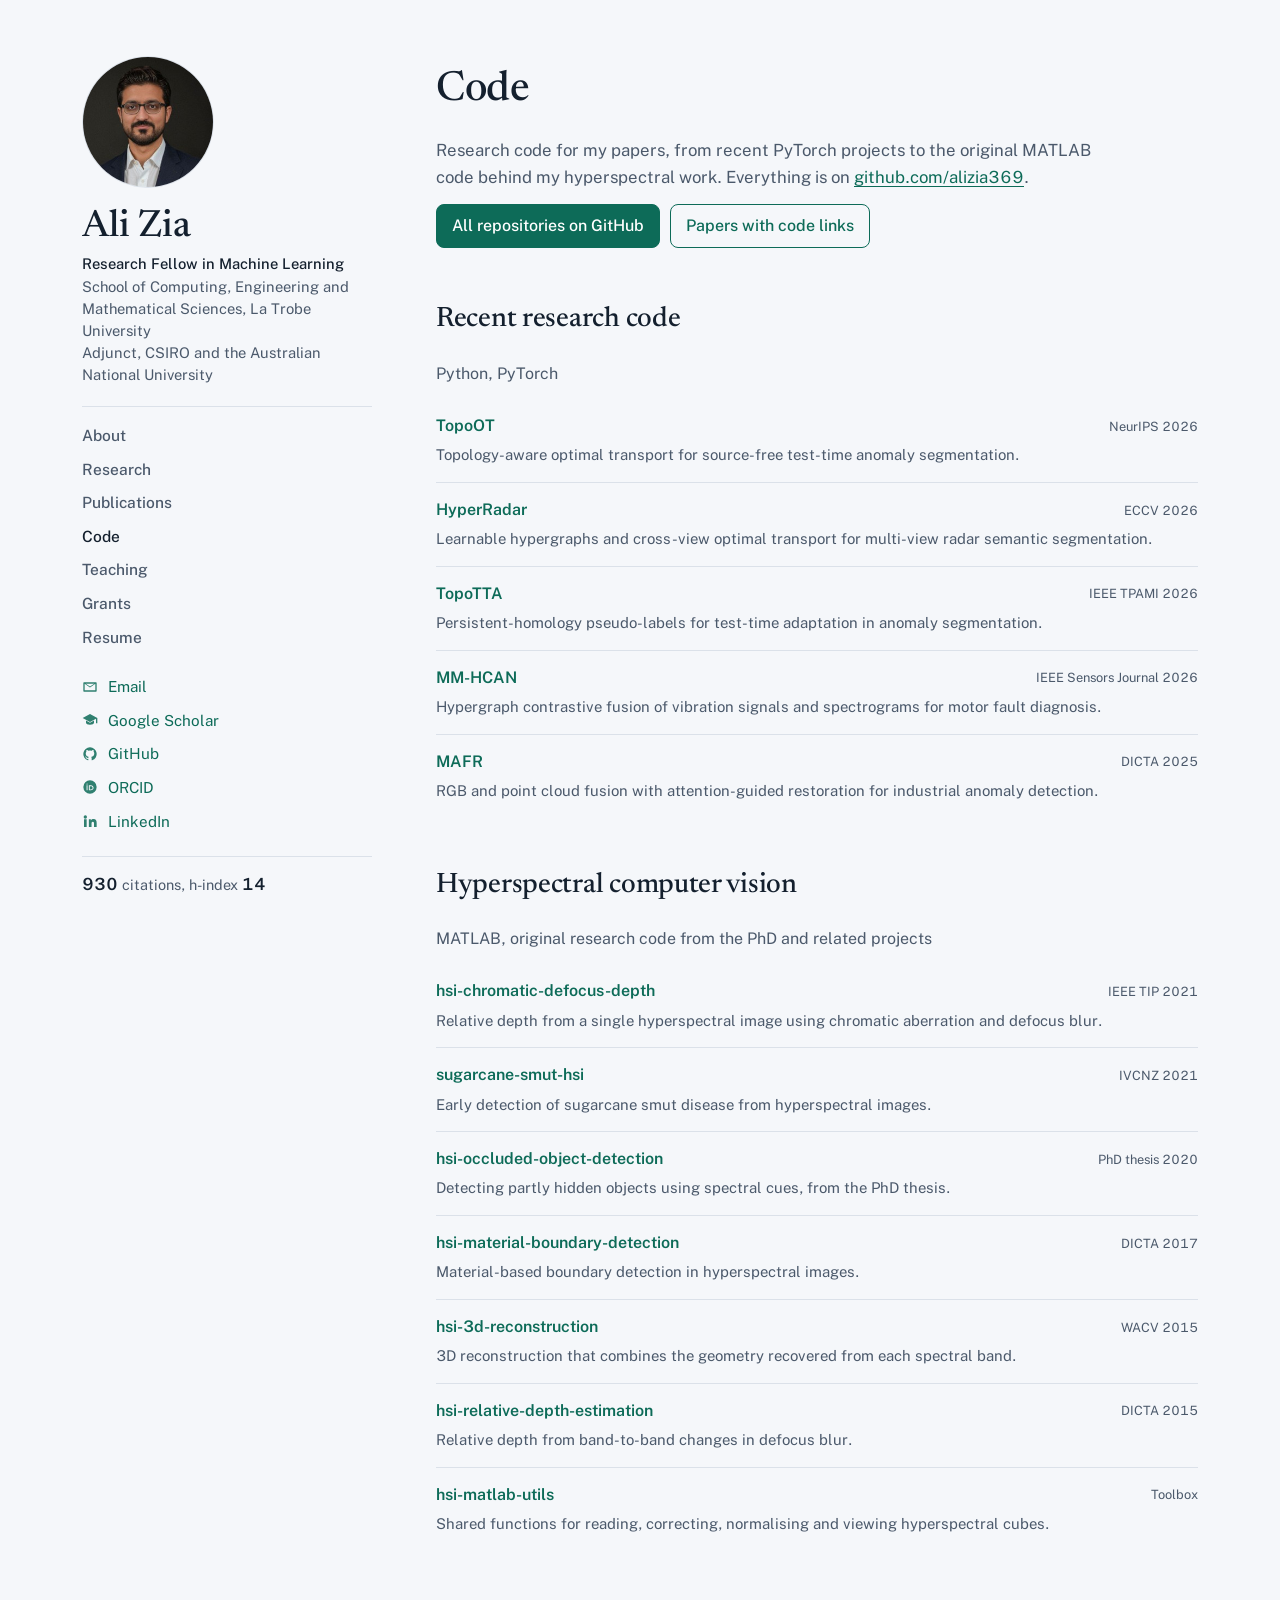
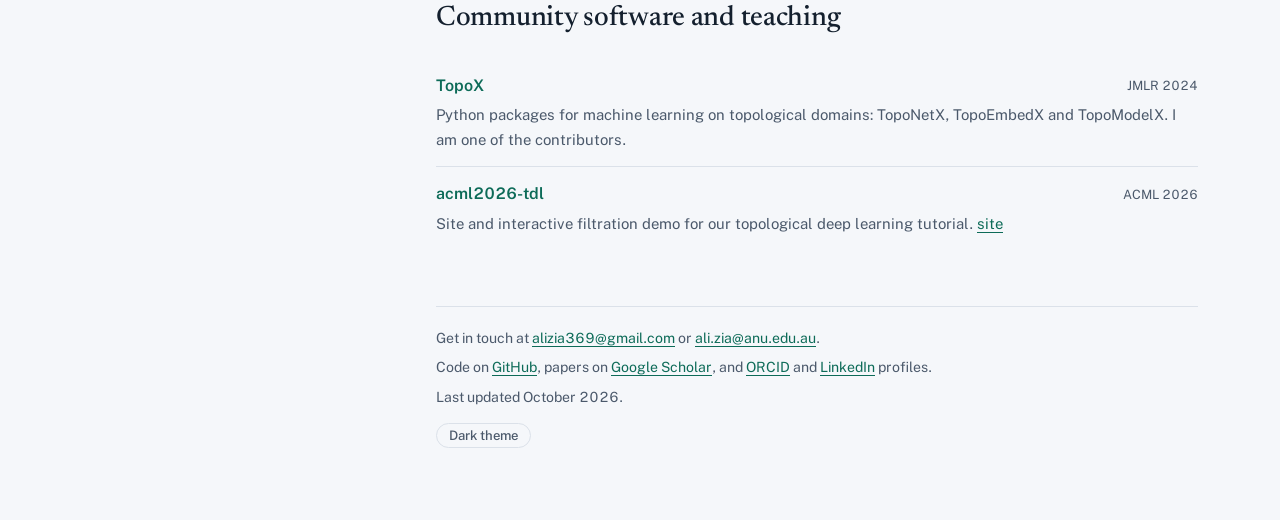
==== code/index.html @ d8f9a0fe "Add HyperRadar (ECCV 2026) code to Code page, publication links and news Co-Authored-By: Claude Opus" ====
<!doctype html>
<html lang="en">
<head>
<meta charset="utf-8">
<meta name="viewport" content="width=device-width, initial-scale=1">
<title>Code | Ali Zia</title>
<meta name="description" content="Open-source research code by Ali Zia: 14 repositories covering topological deep learning, anomaly detection and hyperspectral computer vision.">
<link rel="canonical" href="https://ali-zia.me/code/">
<meta property="og:title" content="Code | Ali Zia">
<meta property="og:description" content="Open-source research code by Ali Zia: 14 repositories covering topological deep learning, anomaly detection and hyperspectral computer vision.">
<meta property="og:image" content="https://ali-zia.me/assets/img/profile.jpg">
<meta property="og:url" content="https://ali-zia.me/code/">
<meta name="theme-color" content="#f5f7fa">
<link rel="icon" href="data:image/svg+xml,%3Csvg xmlns='http://www.w3.org/2000/svg' viewBox='0 0 32 32'%3E%3Crect width='32' height='32' rx='7' fill='%2314202e'/%3E%3Ccircle cx='10' cy='21' r='3' fill='%235daa3a'/%3E%3Ccircle cx='16' cy='10' r='3' fill='%232f6fd0'/%3E%3Ccircle cx='23' cy='20' r='3' fill='%23e2792e'/%3E%3Cpath d='M10 21 16 10 23 20Z' fill='none' stroke='%23cfd8e3' stroke-width='1.5'/%3E%3C/svg%3E">
<link rel="preconnect" href="https://fonts.googleapis.com">
<link rel="preconnect" href="https://fonts.gstatic.com" crossorigin>
<link href="https://fonts.googleapis.com/css2?family=Newsreader:ital,opsz,wght@0,6..72,400;0,6..72,500;0,6..72,600;1,6..72,400&family=Public+Sans:wght@400;500;600&display=swap" rel="stylesheet">
<link rel="stylesheet" href="/assets/css/site.css">
</head>
<body>
<a class="skip" href="#content">Skip to content</a>
<div class="shell">
  <aside class="id" aria-label="Profile">
    <div class="id-top">
      <div class="portrait"><img src="/assets/img/profile.jpg" alt="Ali Zia" width="239" height="239"></div>
      <div>
        <a class="name" href="/">Ali Zia</a>
        <p class="role"><strong>Research Fellow in Machine Learning</strong><br>School of Computing, Engineering and Mathematical Sciences, La Trobe University<br>Adjunct, CSIRO and the Australian National University</p>
      </div>
    </div>
    <nav aria-label="Site"><ul class="menu"><li><a href="/">About</a></li><li><a href="/research/">Research</a></li><li><a href="/publications/">Publications</a></li><li><a href="/code/" aria-current="page">Code</a></li><li><a href="/teaching/">Teaching</a></li><li><a href="/grants/">Grants</a></li><li><a href="/resume/">Resume</a></li></ul></nav>
    <ul class="links"><li><a href="mailto:alizia369@gmail.com"><svg viewBox="0 0 24 24" aria-hidden="true"><path d="M3 5h18a1 1 0 0 1 1 1v12a1 1 0 0 1-1 1H3a1 1 0 0 1-1-1V6a1 1 0 0 1 1-1Zm1 2.3V17h16V7.3l-8 5.4-8-5.4ZM5.6 7 12 11.3 18.4 7H5.6Z"/></svg>Email</a></li><li><a href="https://scholar.google.com/citations?user=BVBJ06QAAAAJ"><svg viewBox="0 0 24 24" aria-hidden="true"><path d="M12 3 1 9l11 6 9-4.9V17h2V9L12 3Zm-6 9.7V16c0 1.7 2.7 3 6 3s6-1.3 6-3v-3.3l-6 3.3-6-3.3Z"/></svg>Google Scholar</a></li><li><a href="https://github.com/alizia369"><svg viewBox="0 0 24 24" aria-hidden="true"><path d="M12 2a10 10 0 0 0-3.2 19.5c.5.1.7-.2.7-.5v-1.7c-2.8.6-3.4-1.3-3.4-1.3-.5-1.2-1.1-1.5-1.1-1.5-.9-.6.1-.6.1-.6 1 .1 1.5 1 1.5 1 .9 1.6 2.4 1.1 3 .9.1-.7.4-1.1.6-1.4-2.2-.3-4.6-1.1-4.6-5a3.9 3.9 0 0 1 1-2.7 3.6 3.6 0 0 1 .1-2.7s.8-.3 2.8 1a9.6 9.6 0 0 1 5 0c1.9-1.3 2.8-1 2.8-1 .5 1.4.2 2.4.1 2.7a3.9 3.9 0 0 1 1 2.7c0 3.9-2.3 4.7-4.6 5 .4.3.7.9.7 1.9V21c0 .3.2.6.7.5A10 10 0 0 0 12 2Z"/></svg>GitHub</a></li><li><a href="https://orcid.org/0000-0003-4819-6666"><svg viewBox="0 0 24 24" aria-hidden="true"><path d="M12 2a10 10 0 1 0 0 20 10 10 0 0 0 0-20ZM8.3 17H6.9V9.4h1.4V17Zm-.7-8.6a.9.9 0 1 1 0-1.8.9.9 0 0 1 0 1.8ZM17.3 13.2c0 2.2-1.6 3.8-4 3.8h-3V9.4h3c2.4 0 4 1.6 4 3.8Zm-1.4 0c0-1.5-1-2.5-2.7-2.5h-1.5v5h1.5c1.7 0 2.7-1 2.7-2.5Z"/></svg>ORCID</a></li><li><a href="https://www.linkedin.com/in/ali-zia-0411b123/"><svg viewBox="0 0 24 24" aria-hidden="true"><path d="M4.98 3.5a2.5 2.5 0 1 1 0 5 2.5 2.5 0 0 1 0-5ZM3 9.5h4V21H3V9.5Zm6.5 0h3.8v1.6h.1c.5-1 1.8-2 3.8-2 4 0 4.8 2.6 4.8 6V21h-4v-5.2c0-1.2 0-2.8-1.7-2.8s-2 1.3-2 2.7V21h-4V9.5Z"/></svg>LinkedIn</a></li></ul>
    <div class="metrics">
      <p><b>930</b> citations, h-index <b>14</b></p>
      <p>Google Scholar, Oct 2026</p>
    </div>
  </aside>
  <main id="content">

    <section aria-labelledby="t">
      <h1 class="page-title" id="t">Code</h1>
      <p class="intro-text">Research code for my papers, from recent PyTorch projects to the original MATLAB code behind my hyperspectral work. Everything is on <a href="https://github.com/alizia369">github.com/alizia369</a>.</p>
      <div class="downloads"><a class="primary" href="https://github.com/alizia369">All repositories on GitHub</a><a href="/publications/">Papers with code links</a></div>
    </section>
    <section><h2>Recent research code</h2><p class="muted">Python, PyTorch</p><div class="repos"><div class="repo"><a class="name" href="https://github.com/alizia369/TopoOT">TopoOT</a><span class="tag2">NeurIPS 2026</span><p>Topology-aware optimal transport for source-free test-time anomaly segmentation.</p></div><div class="repo"><a class="name" href="https://github.com/alizia369/HyperRadar">HyperRadar</a><span class="tag2">ECCV 2026</span><p>Learnable hypergraphs and cross-view optimal transport for multi-view radar semantic segmentation.</p></div><div class="repo"><a class="name" href="https://github.com/alizia369/TopoTTA">TopoTTA</a><span class="tag2">IEEE TPAMI 2026</span><p>Persistent-homology pseudo-labels for test-time adaptation in anomaly segmentation.</p></div><div class="repo"><a class="name" href="https://github.com/alizia369/MM-HCAN">MM-HCAN</a><span class="tag2">IEEE Sensors Journal 2026</span><p>Hypergraph contrastive fusion of vibration signals and spectrograms for motor fault diagnosis.</p></div><div class="repo"><a class="name" href="https://github.com/alizia369/MAFR">MAFR</a><span class="tag2">DICTA 2025</span><p>RGB and point cloud fusion with attention-guided restoration for industrial anomaly detection.</p></div></div></section><section><h2>Hyperspectral computer vision</h2><p class="muted">MATLAB, original research code from the PhD and related projects</p><div class="repos"><div class="repo"><a class="name" href="https://github.com/alizia369/hsi-chromatic-defocus-depth">hsi-chromatic-defocus-depth</a><span class="tag2">IEEE TIP 2021</span><p>Relative depth from a single hyperspectral image using chromatic aberration and defocus blur.</p></div><div class="repo"><a class="name" href="https://github.com/alizia369/sugarcane-smut-hsi">sugarcane-smut-hsi</a><span class="tag2">IVCNZ 2021</span><p>Early detection of sugarcane smut disease from hyperspectral images.</p></div><div class="repo"><a class="name" href="https://github.com/alizia369/hsi-occluded-object-detection">hsi-occluded-object-detection</a><span class="tag2">PhD thesis 2020</span><p>Detecting partly hidden objects using spectral cues, from the PhD thesis.</p></div><div class="repo"><a class="name" href="https://github.com/alizia369/hsi-material-boundary-detection">hsi-material-boundary-detection</a><span class="tag2">DICTA 2017</span><p>Material-based boundary detection in hyperspectral images.</p></div><div class="repo"><a class="name" href="https://github.com/alizia369/hsi-3d-reconstruction">hsi-3d-reconstruction</a><span class="tag2">WACV 2015</span><p>3D reconstruction that combines the geometry recovered from each spectral band.</p></div><div class="repo"><a class="name" href="https://github.com/alizia369/hsi-relative-depth-estimation">hsi-relative-depth-estimation</a><span class="tag2">DICTA 2015</span><p>Relative depth from band-to-band changes in defocus blur.</p></div><div class="repo"><a class="name" href="https://github.com/alizia369/hsi-matlab-utils">hsi-matlab-utils</a><span class="tag2">Toolbox</span><p>Shared functions for reading, correcting, normalising and viewing hyperspectral cubes.</p></div></div></section><section><h2>Community software and teaching</h2><div class="repos"><div class="repo"><a class="name" href="https://github.com/pyt-team">TopoX</a><span class="tag2">JMLR 2024</span><p>Python packages for machine learning on topological domains: TopoNetX, TopoEmbedX and TopoModelX. I am one of the contributors.</p></div><div class="repo"><a class="name" href="https://github.com/alizia369/acml2026-tdl">acml2026-tdl</a><span class="tag2">ACML 2026</span><p>Site and interactive filtration demo for our topological deep learning tutorial. <a href="https://alizia369.github.io/acml2026-tdl/">site</a></p></div></div></section>
    <footer>
      <p>Get in touch at <a href="mailto:alizia369@gmail.com">alizia369@gmail.com</a> or <a href="mailto:ali.zia@anu.edu.au">ali.zia@anu.edu.au</a>.</p>
      <p>Code on <a href="https://github.com/alizia369">GitHub</a>, papers on <a href="https://scholar.google.com/citations?user=BVBJ06QAAAAJ">Google Scholar</a>, and <a href="https://orcid.org/0000-0003-4819-6666">ORCID</a> and <a href="https://www.linkedin.com/in/ali-zia-0411b123/">LinkedIn</a> profiles.</p>
      <p>Last updated October 2026.</p>
      <button class="theme-switch" type="button" id="theme-switch">Dark theme</button>
    </footer>
  </main>
</div>
<script src="/assets/js/site.js" defer></script>
</body>
</html>
---- assets/css/site.css ----
/* ali-zia.me — shared styles. Pages are generated by build.py. */
:root {
  --paper: #f5f7fa;
  --surface: #ffffff;
  --ink: #14202e;
  --ink-2: #4b596b;
  --line: #dbe1e9;
  --leaf: #0d6b58;
  --leaf-soft: #e3f1ec;
  --frame: #ffffff;
  --serif: "Newsreader", "Iowan Old Style", Georgia, serif;
  --sans: "Public Sans", system-ui, -apple-system, "Segoe UI", sans-serif;
  color-scheme: light;
}
@media (prefers-color-scheme: dark) {
  :root:not([data-theme="light"]) {
    --paper: #0e141c; --surface: #141c26; --ink: #e5ebf2; --ink-2: #a3afbd;
    --line: #263241; --leaf: #63c9ad; --leaf-soft: #15302a; --frame: #141c26; color-scheme: dark;
  }
}
:root[data-theme="dark"] {
  --paper: #0e141c; --surface: #141c26; --ink: #e5ebf2; --ink-2: #a3afbd;
  --line: #263241; --leaf: #63c9ad; --leaf-soft: #15302a; --frame: #141c26; color-scheme: dark;
}

* { box-sizing: border-box; }
html { scroll-behavior: smooth; scroll-padding-top: 16px; }
@media (prefers-reduced-motion: reduce) { html { scroll-behavior: auto; } }
body { margin: 0; background: var(--paper); color: var(--ink); font: 400 1rem/1.65 var(--sans); font-variant-numeric: tabular-nums; -webkit-font-smoothing: antialiased; }
a { color: var(--leaf); text-decoration-thickness: .07em; text-underline-offset: .18em; }
a:hover { text-decoration-thickness: .14em; }
:focus-visible { outline: 2px solid var(--leaf); outline-offset: 3px; border-radius: 3px; }
img, video { max-width: 100%; height: auto; display: block; }
h1, h2, h3 { font-family: var(--serif); font-weight: 500; margin: 0; letter-spacing: -0.01em; }
p { margin: 0 0 12px; }
.skip { position: absolute; left: -999px; top: 8px; background: var(--surface); padding: 8px 14px; z-index: 9; }
.skip:focus { left: 8px; }
.muted { color: var(--ink-2); }
.measure { max-width: 68ch; }

/* ---------- layout: identity column + reading column ---------- */
.shell { max-width: 1180px; margin: 0 auto; padding: 0 16px; display: grid; grid-template-columns: minmax(0, 1fr); }
@media (min-width: 960px) { .shell { grid-template-columns: 290px minmax(0, 1fr); gap: 64px; padding: 0 32px; } }

.id { padding: 28px 0 4px; min-width: 0; }
@media (min-width: 960px) { .id { position: sticky; top: 0; align-self: start; height: 100vh; overflow-y: auto; padding: 56px 0 32px; } }
.id-top { display: flex; gap: 16px; align-items: center; }
@media (min-width: 960px) { .id-top { display: block; } }
.portrait { width: 72px; height: 72px; flex: none; border-radius: 50%; background: var(--surface); border: 1px solid var(--line); overflow: hidden; }
@media (min-width: 960px) { .portrait { width: 132px; height: 132px; margin-bottom: 20px; } }
.portrait img { width: 100%; height: 100%; object-fit: cover; }
.id .name { font: 500 1.9rem/1.05 var(--serif); color: var(--ink); text-decoration: none; display: inline-block; }
@media (min-width: 960px) { .id .name { font-size: 2.35rem; } }
.role { margin: 6px 0 0; color: var(--ink-2); font-size: .92rem; line-height: 1.5; }
.role strong { color: var(--ink); font-weight: 500; }
.links { list-style: none; padding: 0; margin: 20px 0 0; display: none; gap: 6px; font-size: .95rem; }
@media (min-width: 960px) { .links { display: grid; } }
.links a { text-decoration: none; display: inline-flex; gap: 10px; align-items: center; }
.links a:hover { text-decoration: underline; }
.links svg { width: 16px; height: 16px; flex: none; fill: currentColor; opacity: .85; }
.metrics { margin: 20px 0 0; padding: 14px 0 0; border-top: 1px solid var(--line); font-size: .9rem; color: var(--ink-2); display: none; }
@media (min-width: 960px) { .metrics { display: block; } }
.metrics b { color: var(--ink); font-weight: 600; font-size: 1.05rem; }
.metrics p { margin: 0 0 2px; }

/* site menu: a row on phones, a list in the sidebar on desktop */
.menu { list-style: none; margin: 18px 0 0; padding: 0; display: flex; flex-wrap: wrap; gap: 0 2px; border-bottom: 1px solid var(--line); }
.menu a { display: block; padding: 8px 7px; color: var(--ink-2); text-decoration: none; font-weight: 500; font-size: .92rem; white-space: nowrap; }
.menu a:hover { color: var(--ink); }
.menu a[aria-current="page"] { color: var(--ink); box-shadow: inset 0 -2px 0 var(--leaf); }
@media (min-width: 960px) {
  .menu { display: block; border-bottom: 0; border-top: 1px solid var(--line); margin-top: 20px; padding-top: 12px; }
  .menu a { padding: 4px 0; font-size: .97rem; }
  .menu a[aria-current="page"] { box-shadow: none; }
  .menu a[aria-current="page"]::before { content: ""; display: inline-block; width: 14px; height: 2px; background: var(--leaf); vertical-align: middle; margin: 0 8px 3px -22px; }
}

main { padding: 8px 0 72px; min-width: 0; }
@media (min-width: 960px) { main { padding-top: 56px; } }
section { padding: 44px 0 0; }
main > section:first-child { padding-top: 24px; }
@media (min-width: 960px) { main > section:first-child { padding-top: 0; } }
section > h2 { font-size: 1.75rem; margin-bottom: 18px; }
.page-title { font-size: clamp(2rem, 4vw, 2.6rem); margin-bottom: 12px; }
.intro-text { font-size: 1.05rem; color: var(--ink-2); max-width: 66ch; }
.more-link { display: inline-block; margin-top: 12px; font-weight: 500; text-decoration: none; font-size: .95rem; }
.more-link:hover { text-decoration: underline; }

/* ---------- home opening ---------- */
.lede { font: 400 clamp(1.45rem, 2.6vw, 1.95rem)/1.32 var(--serif); margin: 0 0 18px; max-width: 30ch; letter-spacing: -0.01em; }
.fig-hero { margin: 30px 0 0; }
.filtration { width: 100%; height: auto; }
.f-frame { fill: var(--frame); stroke: var(--line); }
.f-pt { fill: var(--ink); }
.f-lab { font: 400 16px var(--serif); font-style: italic; fill: var(--ink-2); }
figcaption { font-size: .85rem; color: var(--ink-2); margin-top: 8px; max-width: 70ch; }
@media (max-width: 640px) { .filtration-wrap { overflow-x: auto; } .filtration { min-width: 600px; } }

/* ---------- news ---------- */
.news { list-style: none; margin: 0; padding: 0; }
.news li { display: grid; grid-template-columns: 5.2rem 1fr; gap: 14px; padding: 10px 0; border-top: 1px solid var(--line); }
.news li:first-child { border-top: 0; }
.news time { color: var(--ink-2); font-size: .9rem; padding-top: 1px; }
.news li.more { display: none; }
.news.open li.more { display: grid; }
.toggle { margin-top: 10px; background: none; border: 1px solid var(--line); border-radius: 999px; padding: 6px 14px; font: 500 .88rem var(--sans); color: var(--ink); cursor: pointer; }
.toggle:hover { border-color: var(--leaf); color: var(--leaf); }

/* ---------- research themes ---------- */
.themes { display: grid; gap: 28px; }
.theme { display: grid; gap: 18px; align-items: center; }
@media (min-width: 720px) { .theme { grid-template-columns: .9fr 1.1fr; gap: 30px; } .theme:nth-child(even) .theme-fig { order: 2; } }
.theme h3 { font-size: 1.3rem; margin-bottom: 6px; }
.theme p { margin: 0 0 8px; color: var(--ink-2); }
.theme-fig { background: var(--surface); border: 1px solid var(--line); border-radius: 10px; padding: 14px; }
.theme-fig img { border-radius: 4px; }
.pd, .spec { width: 100%; height: auto; max-height: 220px; }
.pd-diag { stroke: var(--ink-2); stroke-dasharray: 3 4; stroke-width: 1; }
.pd-axis { stroke: var(--line); stroke-width: 1.2; }
.pd-lab, .spec-lab { font: 400 12px var(--sans); fill: var(--ink-2); }
.spec-line { fill: none; stroke: var(--ink); stroke-width: 2.2; stroke-linejoin: round; }
.spec-mark { stroke: var(--ink-2); stroke-dasharray: 3 4; }
.spec-nir { fill: var(--ink-2); opacity: .35; }
.pd-pair { display: grid; grid-template-columns: 1fr 1fr; gap: 10px; align-items: center; }
.pd-key { font-size: .82rem; color: var(--ink-2); line-height: 1.5; margin: 0; }
.pd-key i { display: inline-block; width: 9px; height: 9px; margin-right: 6px; }

/* ---------- featured work ---------- */
.feat { display: grid; gap: 22px; padding: 26px 0; border-top: 1px solid var(--line); }
.feat:first-of-type { border-top: 0; padding-top: 4px; }
@media (min-width: 760px) { .feat { grid-template-columns: 300px minmax(0, 1fr); gap: 28px; } }
.feat-fig { background: #fff; border: 1px solid var(--line); border-radius: 8px; padding: 8px; align-self: start; }
.feat-fig.drawn { background: var(--surface); padding: 14px; }
.feat-fig img { border-radius: 3px; }
.venue { display: inline-block; font-size: .8rem; font-weight: 600; color: var(--leaf); background: var(--leaf-soft); padding: 2px 9px; border-radius: 999px; margin-bottom: 8px; }
.feat h3 { font-size: 1.28rem; line-height: 1.3; margin-bottom: 6px; }
.authors { margin: 0 0 8px; color: var(--ink-2); font-size: .92rem; }
b.me { color: var(--ink); font-weight: 600; }
.feat .what { margin: 0 0 12px; }
.actions { display: flex; flex-wrap: wrap; gap: 8px; }
.actions a { font-size: .86rem; font-weight: 500; text-decoration: none; border: 1px solid var(--line); border-radius: 6px; padding: 4px 11px; color: var(--ink); }
.actions a:hover { border-color: var(--leaf); color: var(--leaf); }
.actions a.code { border-color: var(--leaf); color: var(--leaf); }

/* ---------- full publications page ---------- */
.filters { position: sticky; top: 0; z-index: 5; background: var(--paper); padding: 14px 0; border-bottom: 1px solid var(--line); display: grid; gap: 10px; margin-top: 18px; }
.filters input[type="search"] { width: 100%; max-width: 420px; padding: 8px 12px; border: 1px solid var(--line); border-radius: 8px; font: 500 .95rem var(--sans); background: var(--surface); color: var(--ink); }
.chips { display: flex; flex-wrap: wrap; gap: 6px; }
.chip { border: 1px solid var(--line); background: var(--surface); color: var(--ink-2); border-radius: 999px; padding: 3px 11px; font: 500 .84rem var(--sans); cursor: pointer; }
.chip:hover { color: var(--ink); border-color: var(--ink-2); }
.chip[aria-pressed="true"] { background: var(--leaf); border-color: var(--leaf); color: var(--surface); }
.count { font-size: .88rem; color: var(--ink-2); }
.year-block h2 { font: 500 1.3rem var(--serif); color: var(--ink-2); margin: 28px 0 6px; }
.pubs { list-style: none; margin: 0; padding: 0; }
.pub { padding: 8px 0 8px 14px; border-left: 2px solid var(--line); margin-bottom: 8px; display: grid; gap: 2px; }
.pub:hover { border-left-color: var(--leaf); }
.pub .t { font-weight: 500; }
.pub .a { color: var(--ink-2); font-size: .92rem; }
.pub .meta { display: flex; flex-wrap: wrap; gap: 4px 12px; align-items: center; font-size: .9rem; }
.pub .v { font-family: var(--serif); font-style: italic; font-size: 1.02rem; }
.tag { font-size: .75rem; color: var(--ink-2); border: 1px solid var(--line); border-radius: 4px; padding: 0 6px; }
.award { font-size: .8rem; font-weight: 600; color: var(--leaf); }
.pub[hidden], .year-block[hidden] { display: none; }

/* ---------- research projects ---------- */
.projects { display: grid; gap: 28px; }
@media (min-width: 700px) { .projects { grid-template-columns: 1fr 1fr; } }
.project { display: flex; flex-direction: column; }
.project img { width: 100%; aspect-ratio: 16 / 10; object-fit: contain; padding: 6px; border-radius: 10px; border: 1px solid var(--line); background: #fff; }
.project h3 { font-size: 1.2rem; margin: 14px 0 2px; }
.project .partners { font-size: .85rem; color: var(--ink-2); margin-bottom: 6px; }
.project p { font-size: .95rem; margin-bottom: 6px; }
.project .refs { font-size: .88rem; margin: 0; padding: 0; list-style: none; }
.plain { margin: 0; padding-left: 1.1rem; }
.plain li { margin: 0 0 8px; }
.plain li::marker { color: var(--ink-2); }

/* ---------- statistics strip ---------- */
.stats { display: grid; grid-template-columns: repeat(2, minmax(0, 1fr)); border-top: 1px solid var(--line); border-bottom: 1px solid var(--line); margin: 22px 0 8px; }
@media (min-width: 720px) { .stats { grid-template-columns: repeat(4, minmax(0, 1fr)); } }
.stat { padding: 16px 16px 14px 0; }
.stat + .stat { border-left: 1px solid var(--line); padding-left: 16px; }
@media (max-width: 719px) { .stat:nth-child(3) { border-left: 0; padding-left: 0; } .stat:nth-child(n+3) { border-top: 1px solid var(--line); } }
.stat b { display: block; font: 500 2rem/1.1 var(--serif); color: var(--ink); }
.stat span { font-size: .88rem; color: var(--ink-2); }

/* ---------- entries, timelines, grants ---------- */
.two { display: grid; gap: 32px; }
@media (min-width: 760px) { .two { grid-template-columns: 1fr 1fr; gap: 40px; } }
.block-title { font-size: 1.25rem; margin: 0 0 10px; }
.entries { list-style: none; margin: 0; padding: 0; }
.entries li { padding: 10px 0; border-top: 1px solid var(--line); }
.entries li:first-child { border-top: 0; padding-top: 0; }
.entries .h { font-weight: 500; }
.entries .s { color: var(--ink-2); font-size: .92rem; }
.timeline { list-style: none; margin: 0; padding: 0; }
.timeline li { display: grid; grid-template-columns: 3.6rem 1fr; gap: 12px; padding: 8px 0; border-top: 1px solid var(--line); }
.timeline li:first-child { border-top: 0; padding-top: 0; }
.timeline .y { color: var(--ink-2); font-size: .9rem; }
.grants { width: 100%; border-collapse: collapse; font-size: .95rem; margin-top: 8px; }
.grants th { text-align: left; font-weight: 600; font-size: .84rem; color: var(--ink-2); padding: 8px 12px 8px 0; border-bottom: 1px solid var(--line); }
.grants td { padding: 12px 12px 12px 0; border-bottom: 1px solid var(--line); vertical-align: top; }
.grants .amt { white-space: nowrap; text-align: right; padding-right: 0; }
.grants .what { font-weight: 500; }
.grants .who { color: var(--ink-2); font-size: .88rem; }
@media (max-width: 600px) {
  .grants thead { display: none; }
  .grants tr { display: grid; grid-template-columns: 3.2rem minmax(0, 1fr) auto; gap: 0 10px; border-bottom: 1px solid var(--line); padding: 10px 0; }
  .grants td { border: 0; padding: 0; }
}
.downloads { display: flex; flex-wrap: wrap; gap: 10px; margin: 6px 0 4px; }
.downloads a { display: inline-block; padding: 8px 15px; border-radius: 8px; border: 1px solid var(--leaf); color: var(--leaf); text-decoration: none; font-weight: 500; }
.downloads a.primary { background: var(--leaf); color: var(--surface); }

/* ---------- code list ---------- */
.repo { display: grid; grid-template-columns: minmax(0, 1fr) auto; gap: 4px 16px; padding: 14px 0; border-top: 1px solid var(--line); }
.repo:first-child { border-top: 0; }
.repo a.name { font-weight: 600; text-decoration: none; }
.repo a.name:hover { text-decoration: underline; }
.repo p { grid-column: 1 / -1; margin: 0; color: var(--ink-2); font-size: .93rem; }
.repo .tag2 { font-size: .8rem; color: var(--ink-2); align-self: center; }

footer { margin-top: 56px; padding-top: 20px; border-top: 1px solid var(--line); color: var(--ink-2); font-size: .88rem; }
footer p { margin: 0 0 6px; }
.theme-switch { background: none; border: 1px solid var(--line); border-radius: 999px; padding: 4px 12px; color: var(--ink-2); font: 500 .82rem var(--sans); cursor: pointer; margin-top: 8px; }
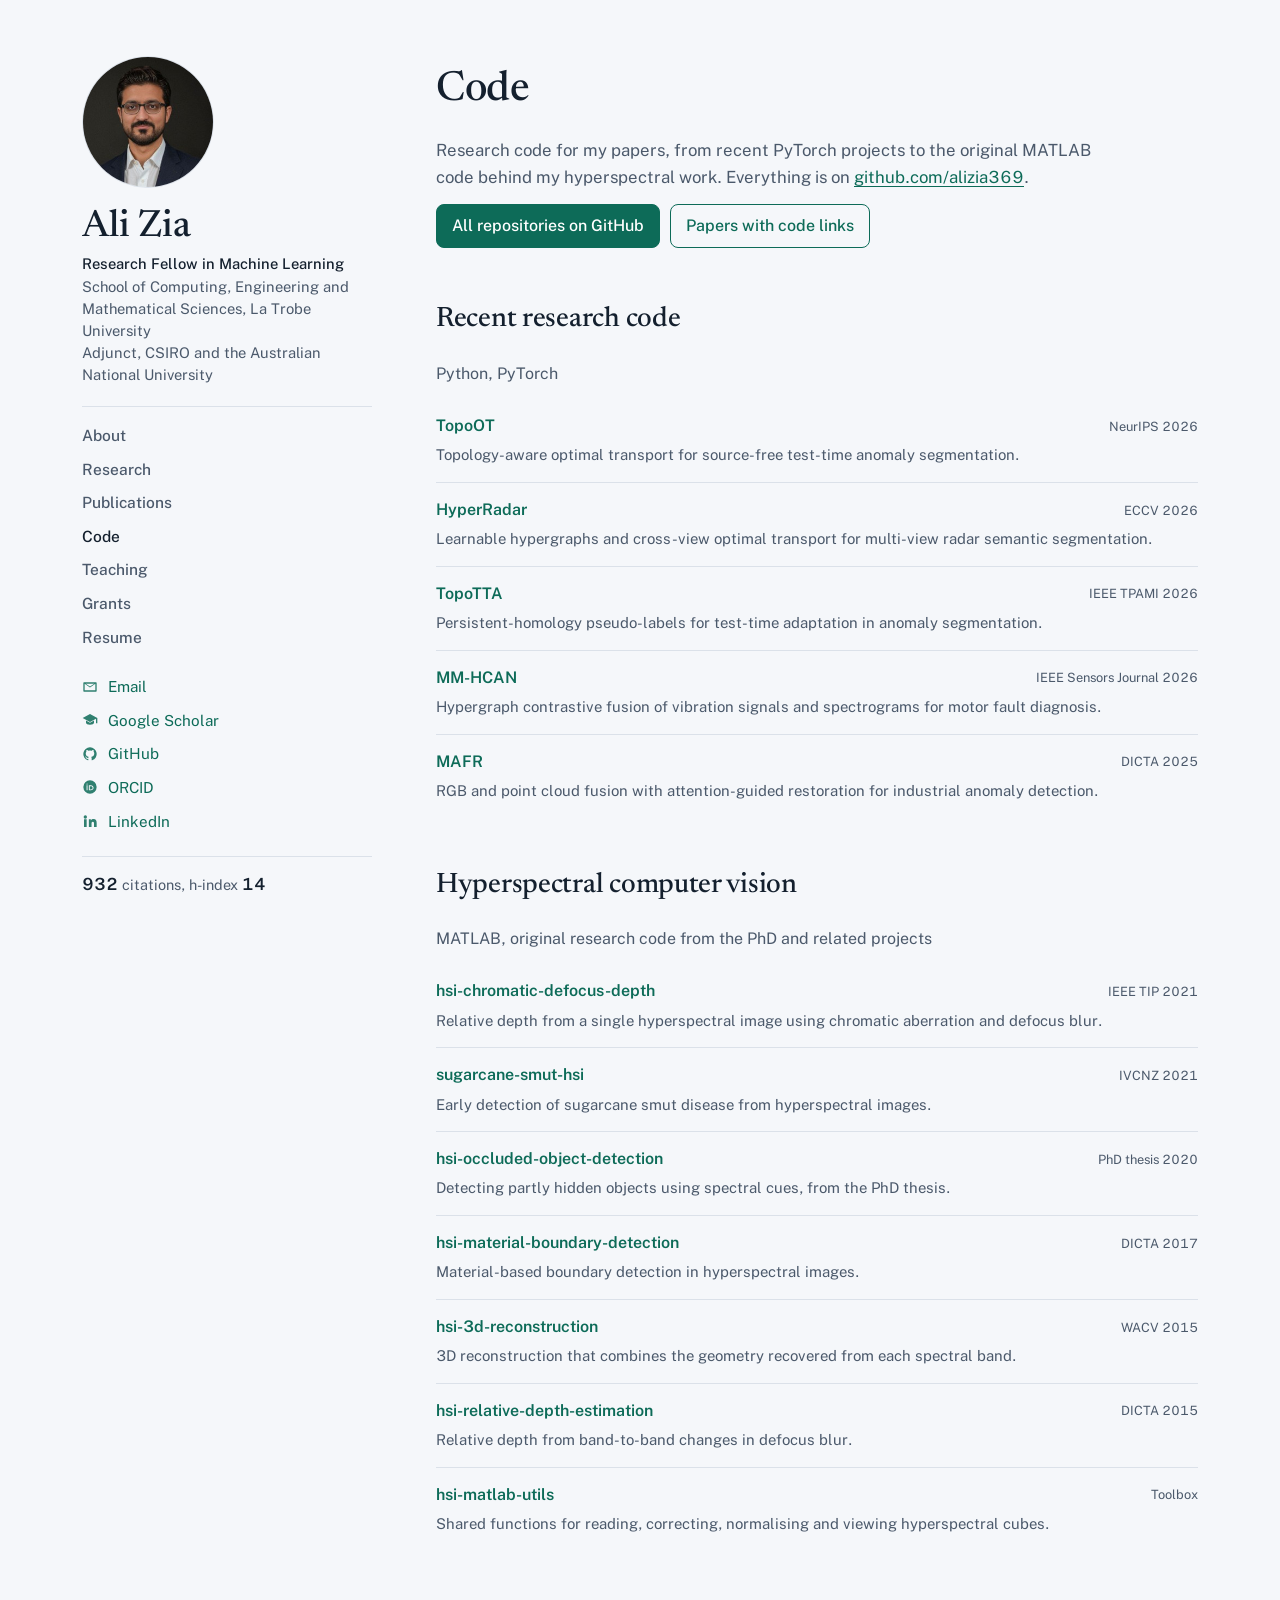
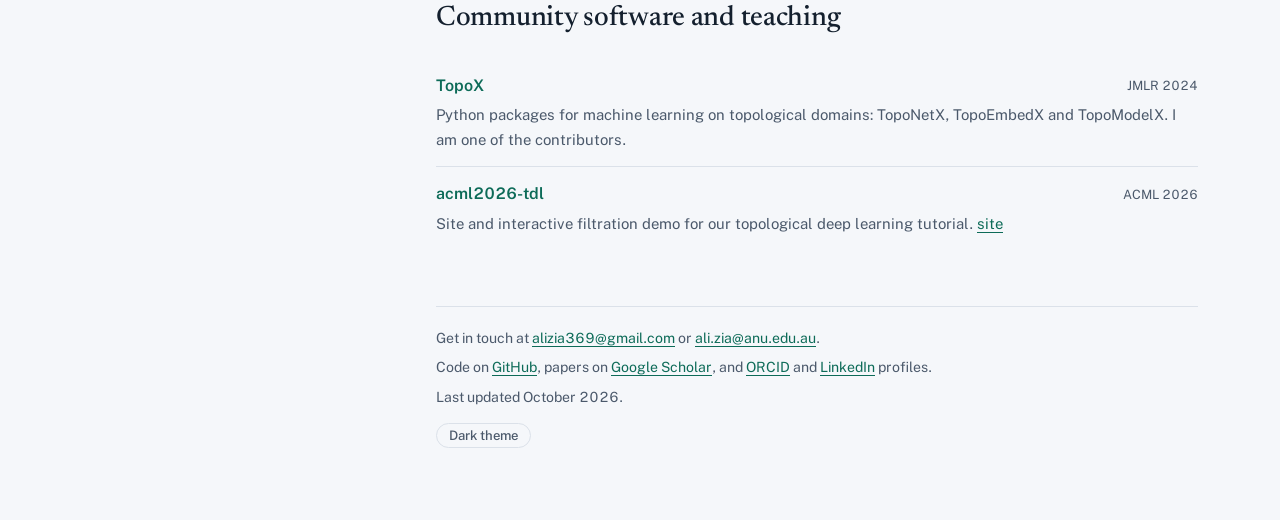
==== commit 157adc59: "Update Google Scholar figures" ====
--- a/code/index.html
+++ b/code/index.html
@@ -31,7 +31,7 @@
     <nav aria-label="Site"><ul class="menu"><li><a href="/">About</a></li><li><a href="/research/">Research</a></li><li><a href="/publications/">Publications</a></li><li><a href="/code/" aria-current="page">Code</a></li><li><a href="/teaching/">Teaching</a></li><li><a href="/grants/">Grants</a></li><li><a href="/resume/">Resume</a></li></ul></nav>
     <ul class="links"><li><a href="mailto:alizia369@gmail.com"><svg viewBox="0 0 24 24" aria-hidden="true"><path d="M3 5h18a1 1 0 0 1 1 1v12a1 1 0 0 1-1 1H3a1 1 0 0 1-1-1V6a1 1 0 0 1 1-1Zm1 2.3V17h16V7.3l-8 5.4-8-5.4ZM5.6 7 12 11.3 18.4 7H5.6Z"/></svg>Email</a></li><li><a href="https://scholar.google.com/citations?user=BVBJ06QAAAAJ"><svg viewBox="0 0 24 24" aria-hidden="true"><path d="M12 3 1 9l11 6 9-4.9V17h2V9L12 3Zm-6 9.7V16c0 1.7 2.7 3 6 3s6-1.3 6-3v-3.3l-6 3.3-6-3.3Z"/></svg>Google Scholar</a></li><li><a href="https://github.com/alizia369"><svg viewBox="0 0 24 24" aria-hidden="true"><path d="M12 2a10 10 0 0 0-3.2 19.5c.5.1.7-.2.7-.5v-1.7c-2.8.6-3.4-1.3-3.4-1.3-.5-1.2-1.1-1.5-1.1-1.5-.9-.6.1-.6.1-.6 1 .1 1.5 1 1.5 1 .9 1.6 2.4 1.1 3 .9.1-.7.4-1.1.6-1.4-2.2-.3-4.6-1.1-4.6-5a3.9 3.9 0 0 1 1-2.7 3.6 3.6 0 0 1 .1-2.7s.8-.3 2.8 1a9.6 9.6 0 0 1 5 0c1.9-1.3 2.8-1 2.8-1 .5 1.4.2 2.4.1 2.7a3.9 3.9 0 0 1 1 2.7c0 3.9-2.3 4.7-4.6 5 .4.3.7.9.7 1.9V21c0 .3.2.6.7.5A10 10 0 0 0 12 2Z"/></svg>GitHub</a></li><li><a href="https://orcid.org/0000-0003-4819-6666"><svg viewBox="0 0 24 24" aria-hidden="true"><path d="M12 2a10 10 0 1 0 0 20 10 10 0 0 0 0-20ZM8.3 17H6.9V9.4h1.4V17Zm-.7-8.6a.9.9 0 1 1 0-1.8.9.9 0 0 1 0 1.8ZM17.3 13.2c0 2.2-1.6 3.8-4 3.8h-3V9.4h3c2.4 0 4 1.6 4 3.8Zm-1.4 0c0-1.5-1-2.5-2.7-2.5h-1.5v5h1.5c1.7 0 2.7-1 2.7-2.5Z"/></svg>ORCID</a></li><li><a href="https://www.linkedin.com/in/ali-zia-0411b123/"><svg viewBox="0 0 24 24" aria-hidden="true"><path d="M4.98 3.5a2.5 2.5 0 1 1 0 5 2.5 2.5 0 0 1 0-5ZM3 9.5h4V21H3V9.5Zm6.5 0h3.8v1.6h.1c.5-1 1.8-2 3.8-2 4 0 4.8 2.6 4.8 6V21h-4v-5.2c0-1.2 0-2.8-1.7-2.8s-2 1.3-2 2.7V21h-4V9.5Z"/></svg>LinkedIn</a></li></ul>
     <div class="metrics">
-      <p><b>930</b> citations, h-index <b>14</b></p>
+      <p><b>932</b> citations, h-index <b>14</b></p>
       <p>Google Scholar, Oct 2026</p>
     </div>
   </aside>
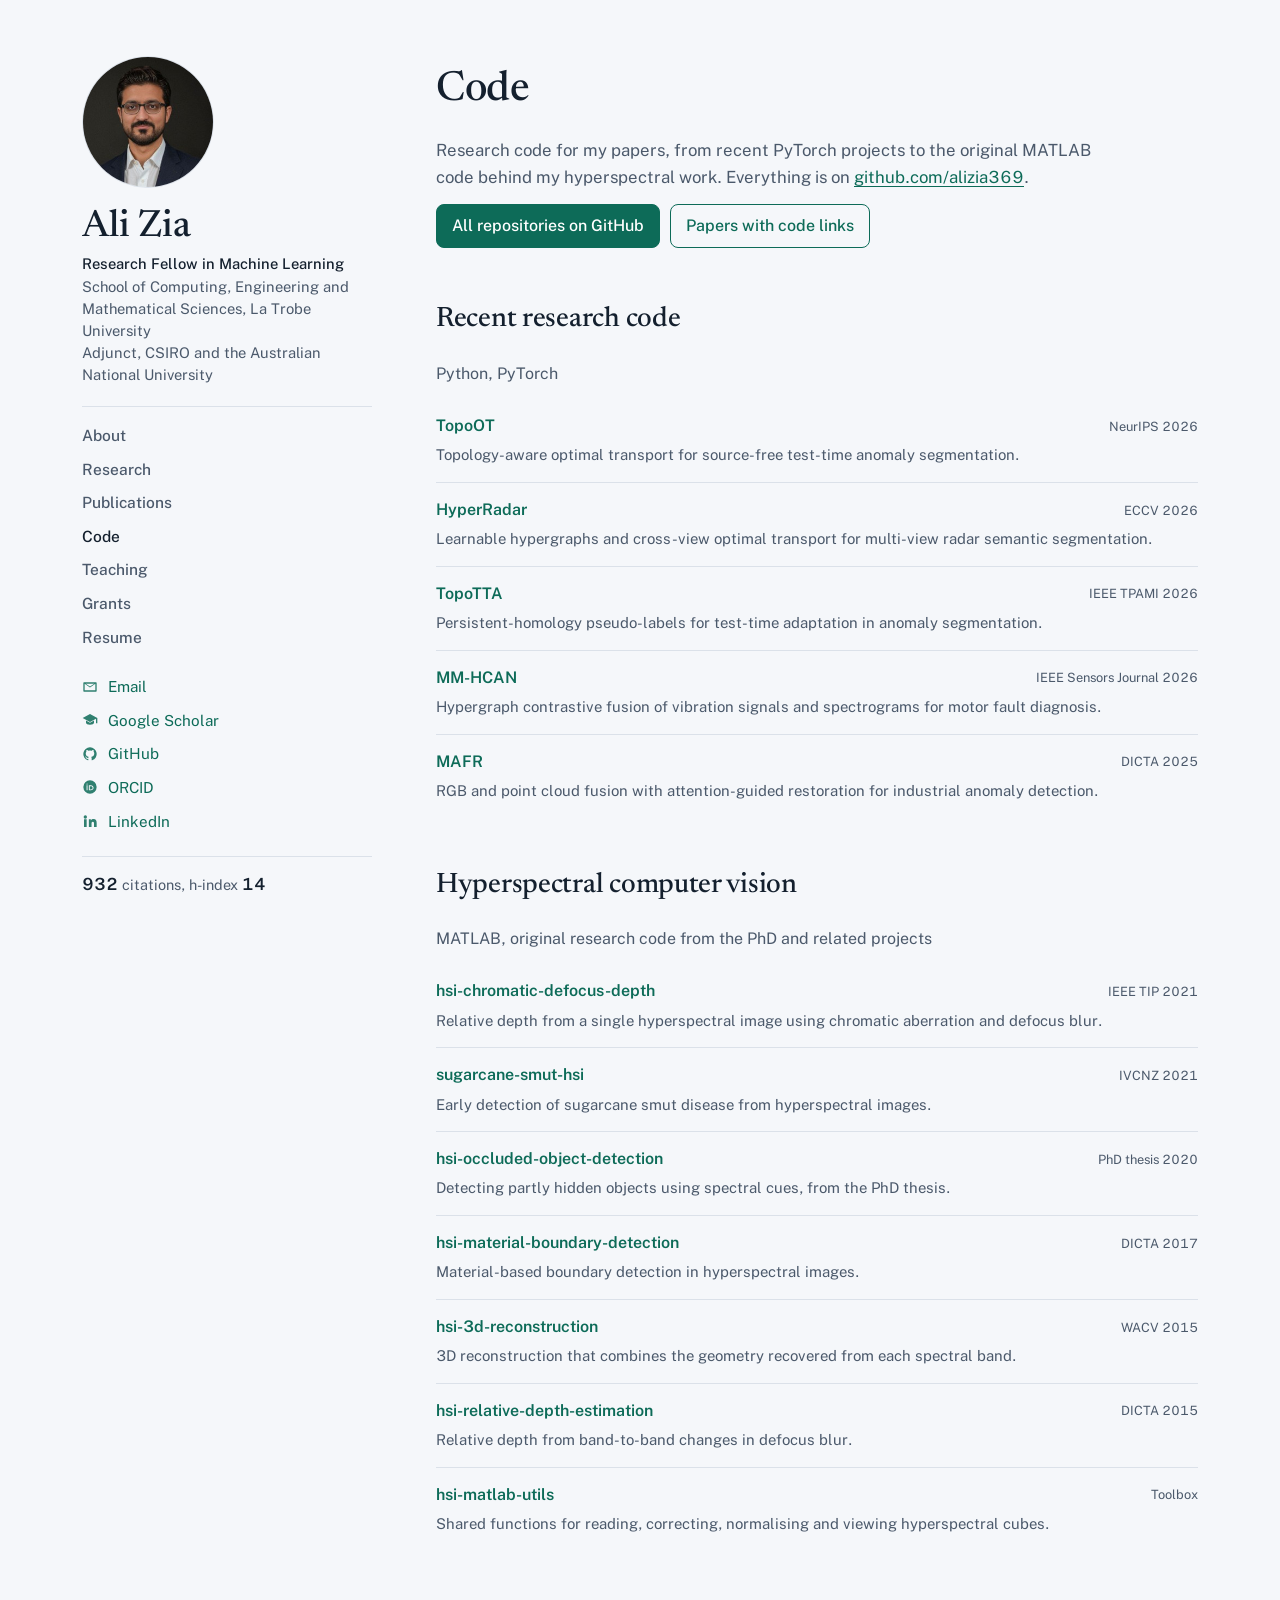
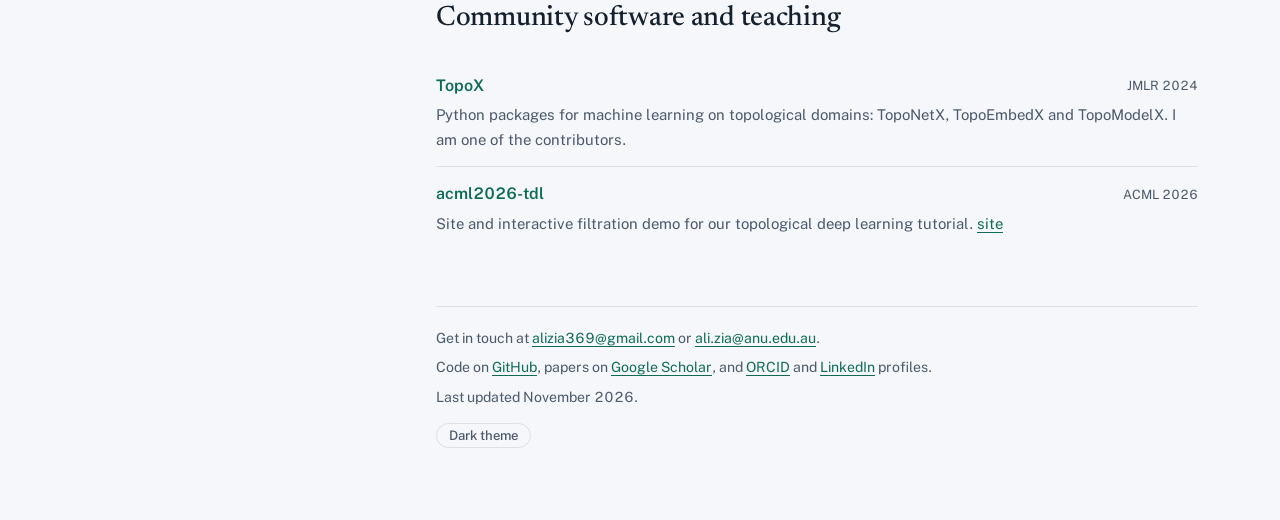
==== commit 5e610079: "Update Google Scholar figures" ====
--- a/code/index.html
+++ b/code/index.html
@@ -46,7 +46,7 @@
     <footer>
       <p>Get in touch at <a href="mailto:alizia369@gmail.com">alizia369@gmail.com</a> or <a href="mailto:ali.zia@anu.edu.au">ali.zia@anu.edu.au</a>.</p>
       <p>Code on <a href="https://github.com/alizia369">GitHub</a>, papers on <a href="https://scholar.google.com/citations?user=BVBJ06QAAAAJ">Google Scholar</a>, and <a href="https://orcid.org/0000-0003-4819-6666">ORCID</a> and <a href="https://www.linkedin.com/in/ali-zia-0411b123/">LinkedIn</a> profiles.</p>
-      <p>Last updated October 2026.</p>
+      <p>Last updated November 2026.</p>
       <button class="theme-switch" type="button" id="theme-switch">Dark theme</button>
     </footer>
   </main>
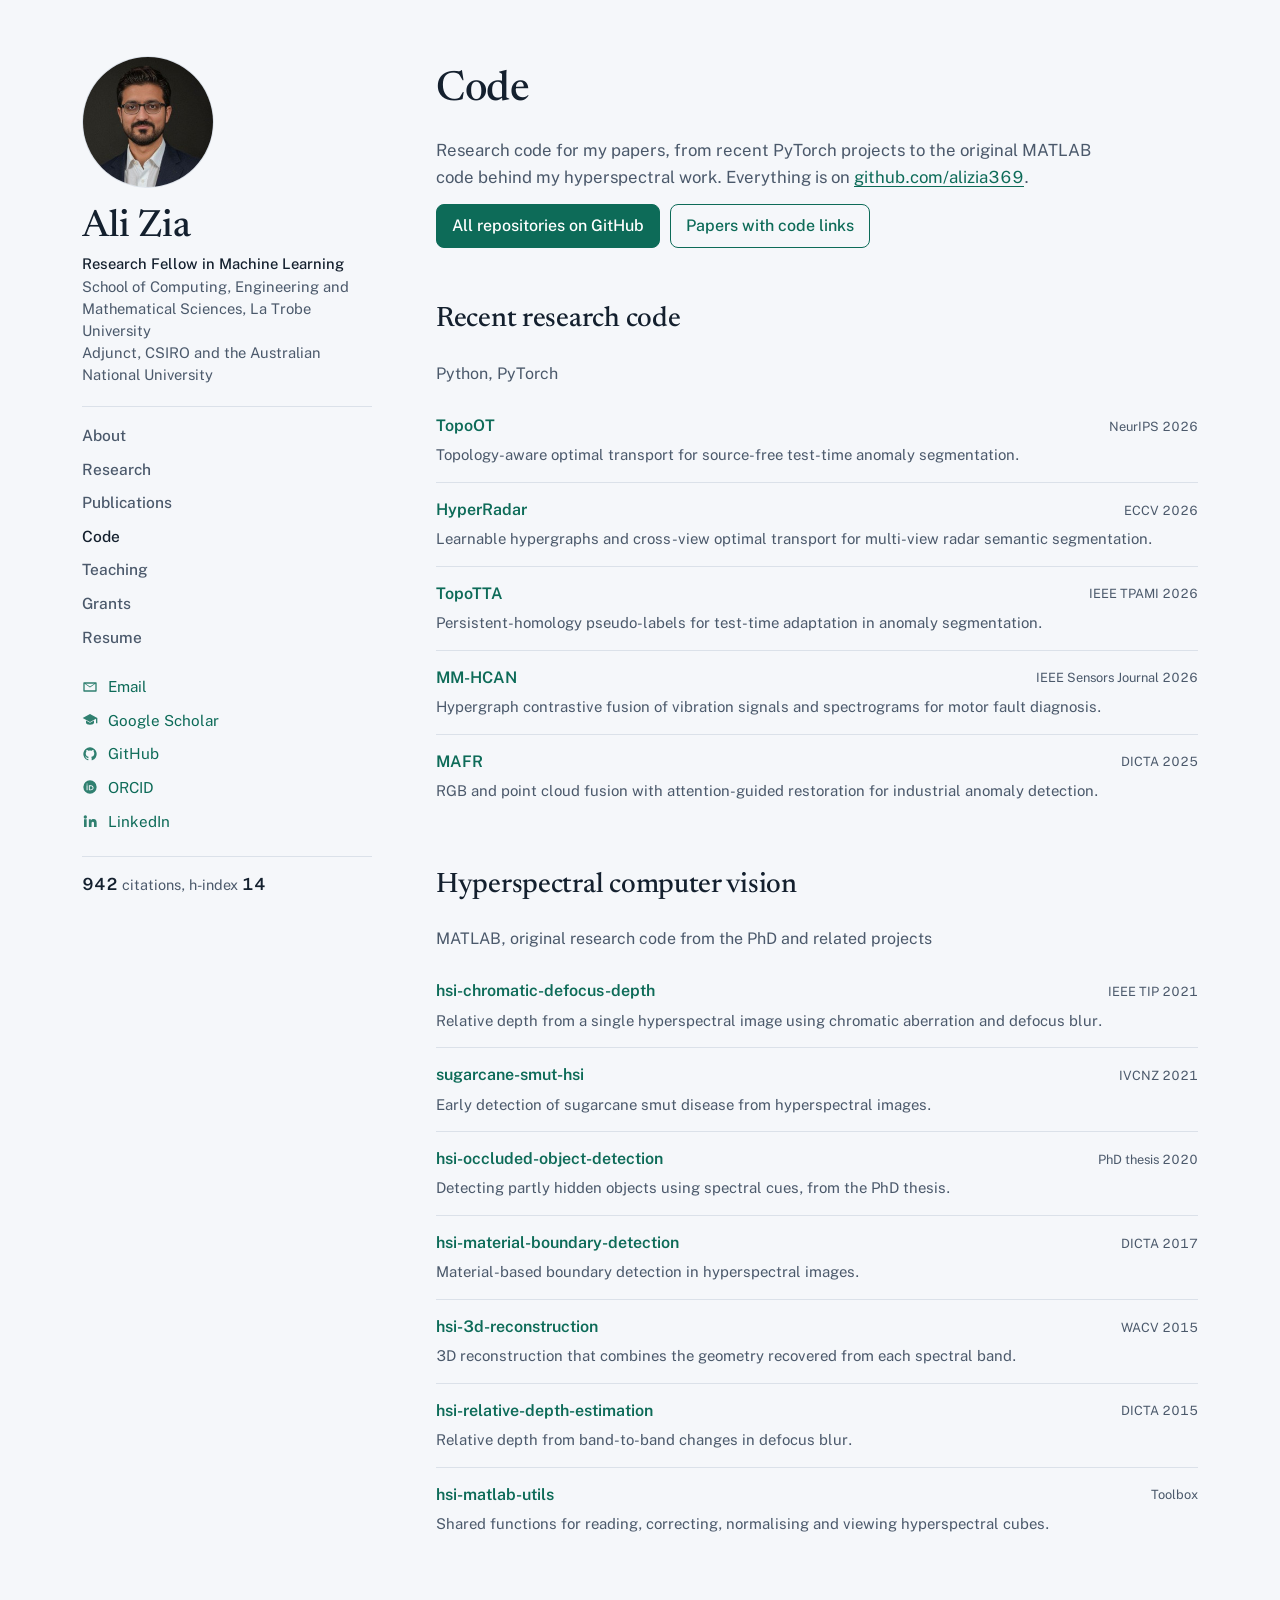
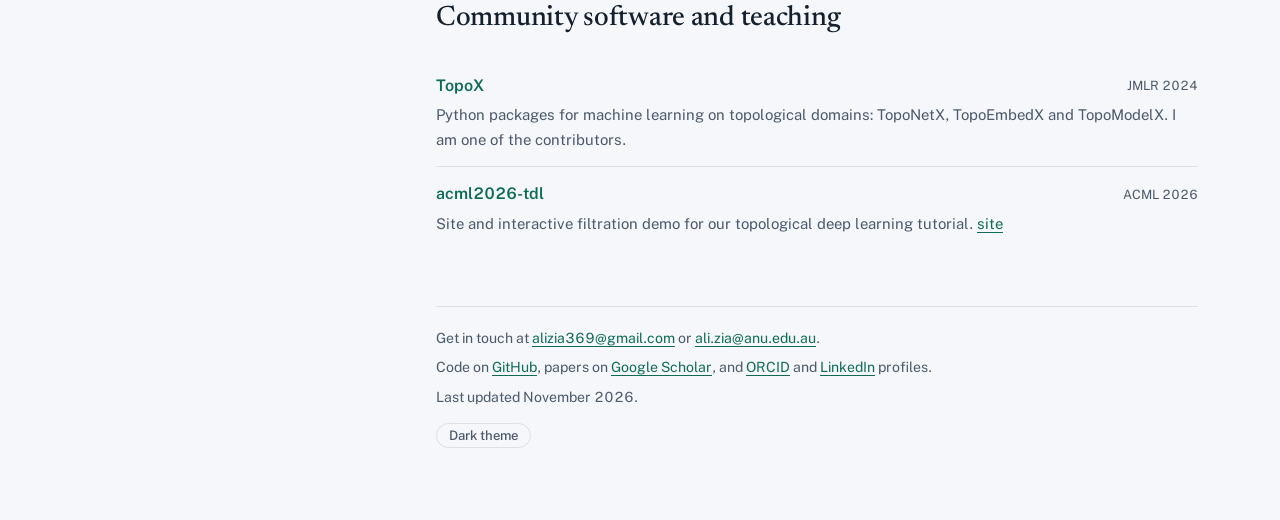
==== commit ffa02293: "Promote the staging redesign to production Brings over the changes tested on alizia369/site-staging:" ====
--- a/code/index.html
+++ b/code/index.html
@@ -31,8 +31,8 @@
     <nav aria-label="Site"><ul class="menu"><li><a href="/">About</a></li><li><a href="/research/">Research</a></li><li><a href="/publications/">Publications</a></li><li><a href="/code/" aria-current="page">Code</a></li><li><a href="/teaching/">Teaching</a></li><li><a href="/grants/">Grants</a></li><li><a href="/resume/">Resume</a></li></ul></nav>
     <ul class="links"><li><a href="mailto:alizia369@gmail.com"><svg viewBox="0 0 24 24" aria-hidden="true"><path d="M3 5h18a1 1 0 0 1 1 1v12a1 1 0 0 1-1 1H3a1 1 0 0 1-1-1V6a1 1 0 0 1 1-1Zm1 2.3V17h16V7.3l-8 5.4-8-5.4ZM5.6 7 12 11.3 18.4 7H5.6Z"/></svg>Email</a></li><li><a href="https://scholar.google.com/citations?user=BVBJ06QAAAAJ"><svg viewBox="0 0 24 24" aria-hidden="true"><path d="M12 3 1 9l11 6 9-4.9V17h2V9L12 3Zm-6 9.7V16c0 1.7 2.7 3 6 3s6-1.3 6-3v-3.3l-6 3.3-6-3.3Z"/></svg>Google Scholar</a></li><li><a href="https://github.com/alizia369"><svg viewBox="0 0 24 24" aria-hidden="true"><path d="M12 2a10 10 0 0 0-3.2 19.5c.5.1.7-.2.7-.5v-1.7c-2.8.6-3.4-1.3-3.4-1.3-.5-1.2-1.1-1.5-1.1-1.5-.9-.6.1-.6.1-.6 1 .1 1.5 1 1.5 1 .9 1.6 2.4 1.1 3 .9.1-.7.4-1.1.6-1.4-2.2-.3-4.6-1.1-4.6-5a3.9 3.9 0 0 1 1-2.7 3.6 3.6 0 0 1 .1-2.7s.8-.3 2.8 1a9.6 9.6 0 0 1 5 0c1.9-1.3 2.8-1 2.8-1 .5 1.4.2 2.4.1 2.7a3.9 3.9 0 0 1 1 2.7c0 3.9-2.3 4.7-4.6 5 .4.3.7.9.7 1.9V21c0 .3.2.6.7.5A10 10 0 0 0 12 2Z"/></svg>GitHub</a></li><li><a href="https://orcid.org/0000-0003-4819-6666"><svg viewBox="0 0 24 24" aria-hidden="true"><path d="M12 2a10 10 0 1 0 0 20 10 10 0 0 0 0-20ZM8.3 17H6.9V9.4h1.4V17Zm-.7-8.6a.9.9 0 1 1 0-1.8.9.9 0 0 1 0 1.8ZM17.3 13.2c0 2.2-1.6 3.8-4 3.8h-3V9.4h3c2.4 0 4 1.6 4 3.8Zm-1.4 0c0-1.5-1-2.5-2.7-2.5h-1.5v5h1.5c1.7 0 2.7-1 2.7-2.5Z"/></svg>ORCID</a></li><li><a href="https://www.linkedin.com/in/ali-zia-0411b123/"><svg viewBox="0 0 24 24" aria-hidden="true"><path d="M4.98 3.5a2.5 2.5 0 1 1 0 5 2.5 2.5 0 0 1 0-5ZM3 9.5h4V21H3V9.5Zm6.5 0h3.8v1.6h.1c.5-1 1.8-2 3.8-2 4 0 4.8 2.6 4.8 6V21h-4v-5.2c0-1.2 0-2.8-1.7-2.8s-2 1.3-2 2.7V21h-4V9.5Z"/></svg>LinkedIn</a></li></ul>
     <div class="metrics">
-      <p><b>932</b> citations, h-index <b>14</b></p>
-      <p>Google Scholar, Oct 2026</p>
+      <p><b>942</b> citations, h-index <b>14</b></p>
+      <p>Google Scholar, Nov 2026</p>
     </div>
   </aside>
   <main id="content">
--- a/assets/css/site.css
+++ b/assets/css/site.css
@@ -223,3 +223,188 @@
 footer { margin-top: 56px; padding-top: 20px; border-top: 1px solid var(--line); color: var(--ink-2); font-size: .88rem; }
 footer p { margin: 0 0 6px; }
 .theme-switch { background: none; border: 1px solid var(--line); border-radius: 999px; padding: 4px 12px; color: var(--ink-2); font: 500 .82rem var(--sans); cursor: pointer; margin-top: 8px; }
+
+/* ---------- career page: stats, pathway, focus and application cards ---------- */
+:root { --c-violet: #7a4c9e; --c-teal: #0f7c80; --c-indigo: #3d5a98; --c-amber: #a35a0b; --c-green: #3e7c3a; --c-rose: #b4235a; --c-slate: #5b6675; }
+@media (prefers-color-scheme: dark) {
+  :root:not([data-theme="light"]) { --c-violet: #c3a0e6; --c-teal: #5fc6c9; --c-indigo: #98b2f0; --c-amber: #e9a55c; --c-green: #8fcf83; --c-rose: #f08bb0; --c-slate: #a9b4c2; }
+}
+:root[data-theme="dark"] { --c-violet: #c3a0e6; --c-teal: #5fc6c9; --c-indigo: #98b2f0; --c-amber: #e9a55c; --c-green: #8fcf83; --c-rose: #f08bb0; --c-slate: #a9b4c2; }
+[data-cat="edu"] { --k: var(--c-indigo); }
+[data-cat="ind"] { --k: var(--c-slate); }
+[data-cat="acad"] { --k: var(--c-violet); }
+[data-cat="res"] { --k: var(--c-teal); }
+.sr { position: absolute; width: 1px; height: 1px; margin: -1px; overflow: hidden; clip: rect(0 0 0 0); white-space: nowrap; border: 0; }
+
+
+.badge { width: 24px; height: 24px; border-radius: 50%; background: var(--k); color: var(--surface); display: inline-grid; place-items: center; flex: none; }
+.badge svg { width: 14px; height: 14px; }
+.legend { list-style: none; display: flex; flex-wrap: wrap; gap: 6px 18px; padding: 0; margin: -4px 0 20px; font-size: .85rem; color: var(--ink-2); }
+.legend li { display: inline-flex; gap: 7px; align-items: center; }
+
+.career-path { container: path / inline-size; }
+.flow { position: relative; }
+.flow-lines { position: absolute; inset: 0; width: 100%; height: 100%; overflow: visible; pointer-events: none; }
+.band { list-style: none; margin: 0; padding: 0; display: grid; position: relative; }
+.band1 { grid-template-columns: repeat(5, minmax(0, 1fr)); gap: 26px; }
+.band2 { grid-template-columns: repeat(3, minmax(0, 1fr)); column-gap: 56px; row-gap: 14px; margin-top: 54px; padding-left: 34px; }
+.band2 .node { grid-column: var(--col); grid-row: var(--row); align-self: center; }
+.node { position: relative; display: flex; flex-direction: column; min-width: 0; padding: 10px 12px 11px; border-radius: 10px;
+  background: color-mix(in srgb, var(--k) 7%, var(--surface)); border: 1px solid color-mix(in srgb, var(--k) 40%, var(--line)); }
+.badges { display: flex; gap: 4px; margin-bottom: 7px; }
+.node .r { font-weight: 600; font-size: .9rem; line-height: 1.3; color: var(--ink); }
+.node .o { font-size: .8rem; line-height: 1.4; color: var(--ink-2); margin-top: 3px; }
+.node .brief { display: none; }
+.node.current { border-width: 2px; box-shadow: 0 3px 14px color-mix(in srgb, var(--k) 22%, transparent); }
+.now { font-size: .68rem; font-weight: 600; letter-spacing: .07em; text-transform: uppercase; color: var(--k); margin-bottom: 2px; }
+.par-label { display: none; }
+.flow-lines .ln { fill: none; stroke: var(--ink-2); stroke-width: 1.6; stroke-linecap: round; stroke-linejoin: round;
+  stroke-dasharray: var(--len); stroke-dashoffset: var(--len); transition: stroke-dashoffset .45s cubic-bezier(.4, 0, .2, 1) var(--d, 0s); }
+.flow-lines .hd { fill: var(--ink-2); opacity: 0; transition: opacity .2s ease var(--hd, 0s); }
+.flow.drawn .ln { stroke-dashoffset: 0; }
+.flow.drawn .hd { opacity: 1; }
+.flow.static .ln, .flow.static .hd { transition: none; }
+
+/* narrow column (phones, or the sidebar layout on small laptops): a vertical timeline */
+@container path (max-width: 619px) {
+  .flow-lines { display: none; }
+  .flow { padding-left: 26px; }
+  .flow::before { content: ""; position: absolute; left: 8px; top: 18px; bottom: 18px; width: 2px; background: var(--line); border-radius: 2px; }
+  .band1 { grid-template-columns: minmax(0, 1fr); gap: 12px; }
+  .band2 { grid-template-columns: repeat(3, minmax(0, 1fr)); gap: 12px 8px; margin-top: 8px; padding-left: 0; }
+  .band2 .node { grid-column: 1 / -1; grid-row: auto; align-self: stretch; }
+  .band2 .node.par { grid-column: auto; grid-row: 1; padding: 8px 9px 9px; }
+  .node::before, .par-label::before { content: ""; position: absolute; left: -23px; top: 17px; width: 10px; height: 10px; border-radius: 50%;
+    background: var(--k, var(--ink-2)); box-shadow: 0 0 0 3px var(--paper); }
+  .node.par::before { display: none; }
+  .node.par .full { display: none; }
+  .node.par .brief { display: inline; }
+  .node.par .r { font-size: .82rem; }
+  .node.par .o { font-size: .72rem; }
+  .par-label { display: block; position: relative; margin: 16px 0 0; font-size: .74rem; font-weight: 600; letter-spacing: .06em; text-transform: uppercase; color: var(--ink-2); }
+  .par-label::before { top: 5px; }
+}
+
+.area-ic { width: 36px; height: 36px; border-radius: 50%; background: var(--a); color: var(--surface); display: grid; place-items: center; flex: none; }
+.area-ic svg { width: 19px; height: 19px; }
+.vts { display: flex; flex-wrap: wrap; gap: 6px; }
+.vt { font-size: .78rem; font-weight: 600; color: var(--a); background: color-mix(in srgb, var(--a) 12%, transparent); border-radius: 999px; padding: 1px 9px; text-decoration: none; white-space: nowrap; }
+.vt:hover { text-decoration: underline; }
+
+/* a paper opened from a venue tag: clear the sticky filter bar and highlight it */
+.pub { scroll-margin-top: calc(var(--filters-h, 0px) + 16px); }
+.pub:target { border-left-color: var(--leaf); background: var(--leaf-soft); border-radius: 0 6px 6px 0; }
+
+@media (prefers-reduced-motion: reduce) {
+  .flow-lines .ln { transition: none; stroke-dashoffset: 0; }
+  .flow-lines .hd { transition: none; opacity: 1; }
+}
+
+/* ---------- number tiles (home, Research, Teaching) ---------- */
+.tiles { display: grid; grid-template-columns: repeat(2, minmax(0, 1fr)); gap: 1px; background: var(--line); border-top: 1px solid var(--line); border-bottom: 1px solid var(--line); margin: 22px 0 8px; }
+@media (min-width: 720px) { .tiles.t3 { grid-template-columns: repeat(3, minmax(0, 1fr)); } .tiles.t4 { grid-template-columns: repeat(4, minmax(0, 1fr)); } }
+.tile { background: var(--paper); padding: 16px 16px 15px; min-width: 0; }
+.tile b { display: block; font: 500 2rem/1.1 var(--serif); color: var(--ink); }
+.tile b span { font: inherit; color: inherit; }
+.tile .l { display: block; font-size: .88rem; color: var(--ink-2); margin-top: 2px; }
+.tile .d { display: block; font-size: .8rem; line-height: 1.45; color: var(--ink-2); margin-top: 4px; }
+
+/* ---------- home: compact career strip ---------- */
+.mini-path { container: mini / inline-size; margin-top: 30px; }
+.milestones { list-style: none; margin: 0; padding: 0; display: grid; grid-template-columns: repeat(7, minmax(0, 1fr)); gap: 12px; position: relative; }
+.milestones::before { content: ""; position: absolute; left: 12px; right: 12px; top: 11px; height: 2px; background: var(--line); transform-origin: left center; }
+.milestones li { position: relative; display: flex; flex-direction: column; gap: 1px; font-size: .8rem; line-height: 1.35; min-width: 0; }
+.milestones .badge { position: relative; box-shadow: 0 0 0 4px var(--paper); margin-bottom: 9px; }
+.milestones li.current .badge { box-shadow: 0 0 0 4px var(--paper), 0 0 0 6px color-mix(in srgb, var(--k) 45%, transparent); }
+.milestones .r { font-weight: 600; color: var(--ink); }
+.milestones .o { color: var(--ink-2); }
+.mini-path.pre .milestones::before { transform: scaleX(0); }
+.mini-path.pre li { opacity: 0; transform: translateY(6px); }
+.mini-path.in .milestones::before { transform: scaleX(1); transition: transform 1.2s cubic-bezier(.4, 0, .2, 1); }
+.mini-path.in li { opacity: 1; transform: none; transition: opacity .4s ease, transform .4s ease; transition-delay: calc(var(--i) * .15s + .1s); }
+@container mini (max-width: 619px) {
+  .milestones { grid-template-columns: minmax(0, 1fr); gap: 10px; }
+  .milestones::before { left: 11px; right: auto; top: 12px; bottom: 12px; width: 2px; height: auto; transform-origin: center top; }
+  .mini-path.pre .milestones::before { transform: scaleY(0); }
+  .mini-path.in .milestones::before { transform: scaleY(1); }
+  .milestones li { display: grid; grid-template-columns: 24px minmax(0, 1fr); column-gap: 12px; font-size: .86rem; }
+  .milestones .badge { grid-row: span 2; align-self: center; margin: 0; }
+}
+
+/* ---------- home: research theme teasers ---------- */
+.teasers { display: grid; gap: 14px; }
+#research-themes { container: teasers / inline-size; }
+@container teasers (min-width: 680px) { .teasers { grid-template-columns: repeat(3, minmax(0, 1fr)); } }
+.teaser { display: flex; flex-direction: column; gap: 10px; padding: 16px 18px; border-radius: 12px; text-decoration: none; color: inherit;
+  background: color-mix(in srgb, var(--a) 5%, var(--surface)); border: 1px solid color-mix(in srgb, var(--a) 30%, var(--line)); }
+.teaser:hover { border-color: var(--a); }
+.teaser .card-head { margin: 0; }
+.teaser h3 { font-size: 1.12rem; }
+.teaser .area-ic { width: 32px; height: 32px; }
+.teaser .area-ic svg { width: 17px; height: 17px; }
+.teaser p { margin: 0; font-size: .92rem; color: var(--ink-2); }
+.teaser .go { margin-top: auto; font-size: .85rem; font-weight: 500; color: var(--a); }
+
+/* ---------- Research: theme and application cards ---------- */
+.jump { display: flex; flex-wrap: wrap; gap: 8px; margin-top: 18px; }
+.jump a { font-size: .86rem; font-weight: 500; text-decoration: none; border: 1px solid var(--line); border-radius: 999px; padding: 4px 12px; color: var(--ink); }
+.jump a:hover { border-color: var(--leaf); color: var(--leaf); }
+.theme-card, .domain { margin-top: 18px; padding: 20px 22px; border-radius: 12px; scroll-margin-top: 16px;
+  background: color-mix(in srgb, var(--a) 5%, var(--surface)); border: 1px solid color-mix(in srgb, var(--a) 30%, var(--line)); }
+.card-head { display: flex; align-items: center; gap: 12px; margin-bottom: 14px; }
+.card-head h3 { font-size: 1.35rem; line-height: 1.25; }
+.theme-body { display: grid; gap: 16px; }
+@media (min-width: 760px) { .theme-body { grid-template-columns: minmax(0, .9fr) minmax(0, 1.1fr); gap: 24px; align-items: start; } }
+.theme-text p { margin: 0 0 10px; color: var(--ink-2); }
+.ev-h { margin: 18px 0 10px; padding-top: 14px; border-top: 1px solid color-mix(in srgb, var(--a) 22%, var(--line));
+  font-size: .74rem; font-weight: 600; letter-spacing: .07em; text-transform: uppercase; color: var(--a); }
+.card-head + .ev-h { margin-top: 4px; padding-top: 0; border-top: 0; }
+.ev { list-style: none; margin: 0; padding: 0; display: grid; gap: 14px 26px; }
+@media (min-width: 640px) { .ev { grid-template-columns: repeat(2, minmax(0, 1fr)); } }
+.ev li { display: grid; gap: 5px; align-content: start; }
+.ev .it { font-weight: 500; line-height: 1.4; }
+.domain .projects { gap: 22px; }
+.project h4 { font: 500 1.15rem/1.3 var(--serif); margin: 14px 0 2px; }
+
+@media (prefers-reduced-motion: reduce) {
+  .mini-path.pre .milestones::before { transform: none; }
+  .mini-path.pre li { opacity: 1; transform: none; }
+}
+
+/* ---------- Research: figures from the papers ---------- */
+.theme-card, .domain { container: theme / inline-size; }
+.gallery { display: grid; gap: 16px; grid-template-columns: minmax(0, 1fr); }
+@container theme (min-width: 440px) { .gallery { grid-template-columns: repeat(2, minmax(0, 1fr)); } }
+@container theme (min-width: 640px) { .gallery { grid-template-columns: repeat(3, minmax(0, 1fr)); } }
+.g-item { margin: 0; display: flex; flex-direction: column; gap: 8px; min-width: 0; }
+.g-media { display: grid; place-items: center; aspect-ratio: 4 / 3; padding: 6px; overflow: hidden; background: #fff; border: 1px solid var(--line); border-radius: 8px; }
+a.g-media:hover { border-color: var(--a, var(--leaf)); }
+.g-media { position: relative; }
+.g-media img { position: absolute; inset: 6px; width: calc(100% - 12px); height: calc(100% - 12px); object-fit: contain; }
+.g-media.drawn { background: var(--surface); padding: 10px; }
+.g-media svg { width: 100%; height: 100%; }
+.g-item figcaption { margin: 0; font-size: .84rem; line-height: 1.5; color: var(--ink-2); }
+.g-item figcaption .vt { margin-left: 2px; }
+.gallery[data-n="1"] { grid-template-columns: minmax(0, 1fr); max-width: 560px; }
+@container theme (min-width: 440px) { .gallery[data-n="2"] { grid-template-columns: repeat(2, minmax(0, 1fr)); } }
+.gallery[data-n="1"] .g-media { aspect-ratio: auto; }
+.gallery[data-n="1"] .g-media img { position: static; width: 100%; height: auto; }
+.g-credit { display: block; font-size: .72rem; color: var(--ink-2); opacity: .85; margin-top: 2px; }
+.card-head + .ev-h + .gallery { margin-bottom: 4px; }
+@container theme (min-width: 640px) { .gallery[data-n="4"] { grid-template-columns: repeat(2, minmax(0, 1fr)); } }
+
+/* ---------- home: awards and recognition ---------- */
+.awards { list-style: none; margin: 0; padding: 0; display: grid; gap: 0 28px; }
+@media (min-width: 720px) { .awards { grid-template-columns: repeat(2, minmax(0, 1fr)); } }
+.awards li { display: grid; grid-template-columns: 34px minmax(0, 1fr) auto; gap: 12px; align-items: start; padding: 12px 0; border-top: 1px solid var(--line); }
+.aw-ic { width: 34px; height: 34px; border-radius: 50%; display: grid; place-items: center; background: var(--leaf-soft); color: var(--leaf); }
+.aw-ic svg { width: 17px; height: 17px; }
+.awards .h { display: block; font-weight: 600; line-height: 1.35; }
+.awards .h a { color: inherit; text-decoration: underline; text-decoration-color: color-mix(in srgb, var(--leaf) 55%, transparent); text-underline-offset: 3px; text-decoration-thickness: 1.5px; }
+.awards .h a:hover { color: var(--leaf); text-decoration-color: currentColor; }
+.awards .s { display: block; font-size: .88rem; color: var(--ink-2); line-height: 1.45; margin-top: 2px; }
+.awards .s .vt { --a: var(--leaf); margin-left: 2px; }
+.awards .y { font-size: .82rem; color: var(--ink-2); white-space: nowrap; padding-top: 2px; }
+
+/* caption under a theme's main figure */
+.theme-cap { margin: 8px 2px 0; font-size: .84rem; line-height: 1.5; color: var(--ink-2); }
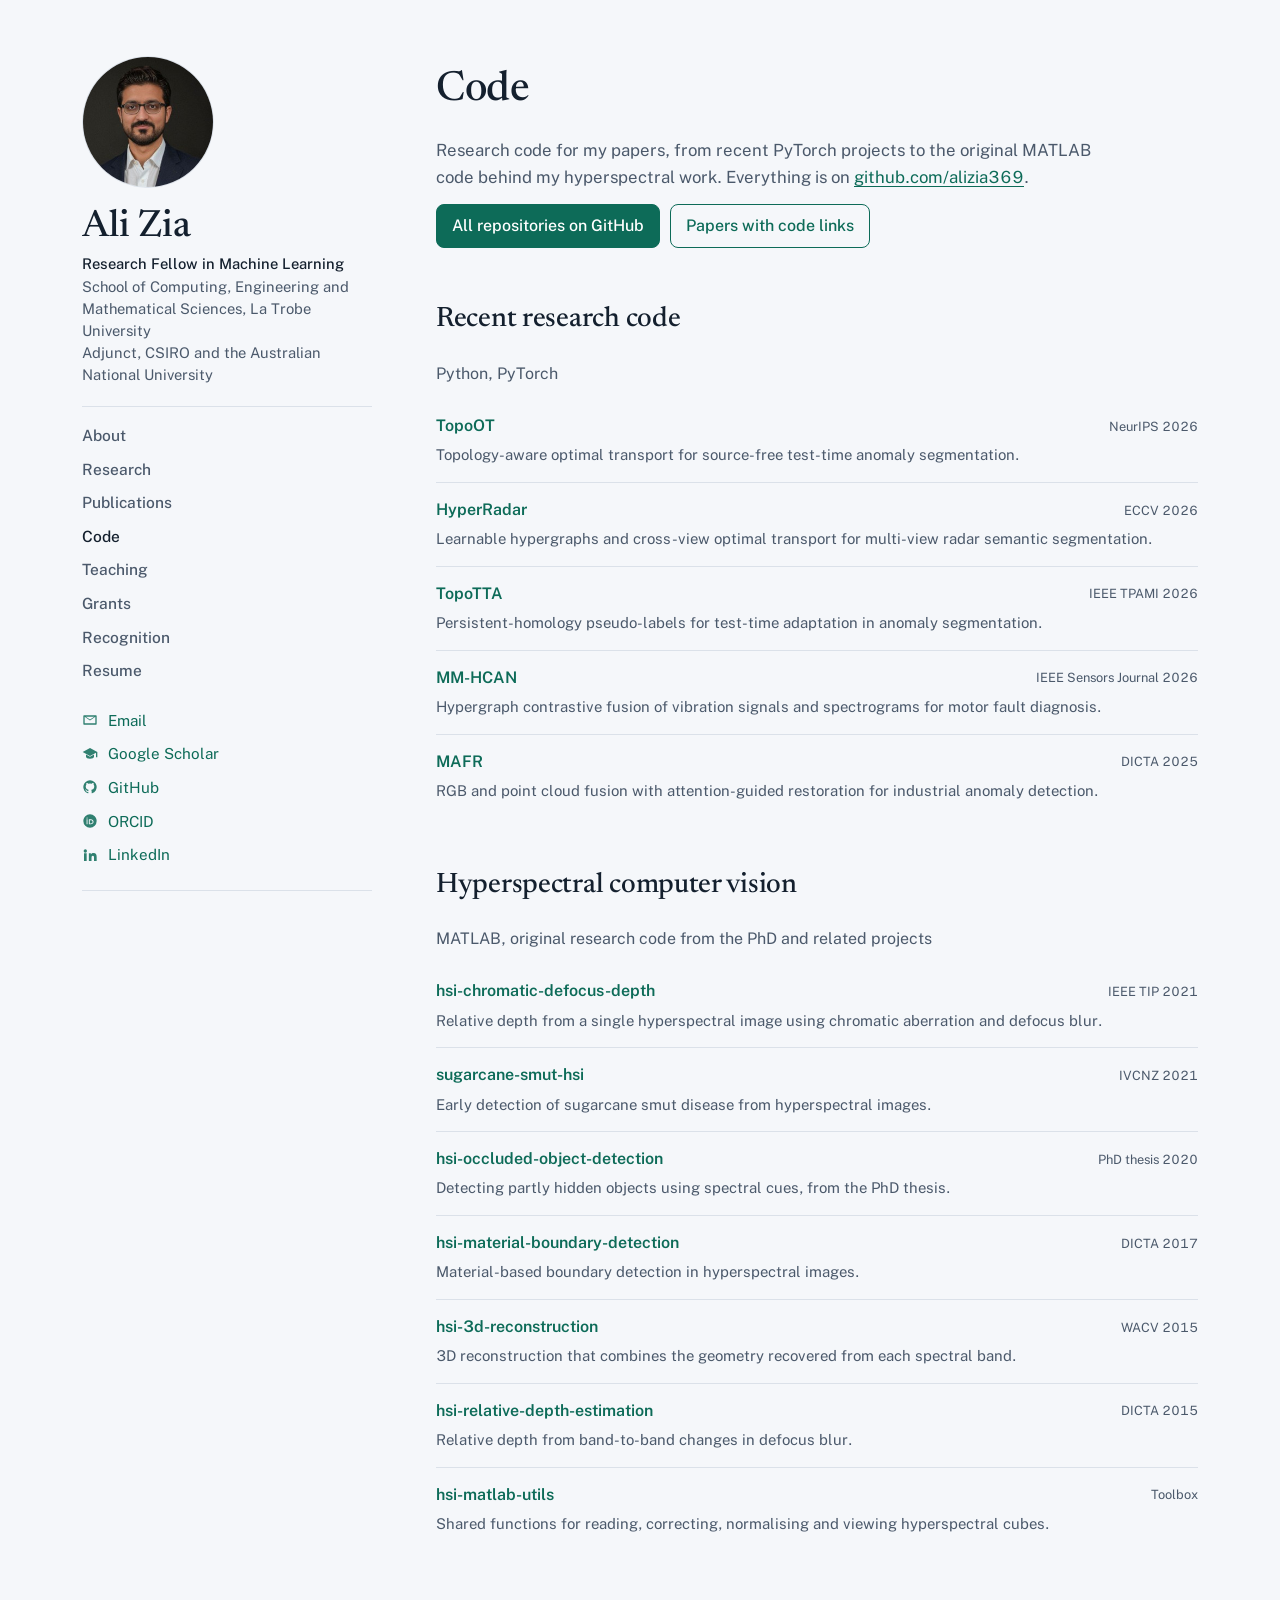
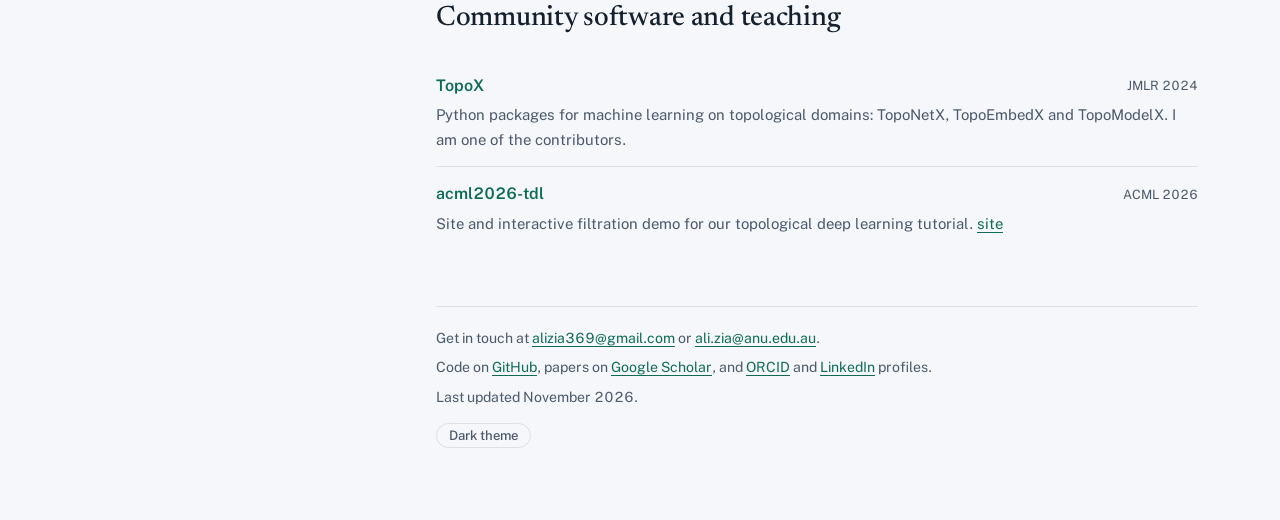
==== commit 4fdc6d77: "Promote from staging: Recognition page, selected recognition on the home page, news items for the ne" ====
--- a/code/index.html
+++ b/code/index.html
@@ -28,7 +28,7 @@
         <p class="role"><strong>Research Fellow in Machine Learning</strong><br>School of Computing, Engineering and Mathematical Sciences, La Trobe University<br>Adjunct, CSIRO and the Australian National University</p>
       </div>
     </div>
-    <nav aria-label="Site"><ul class="menu"><li><a href="/">About</a></li><li><a href="/research/">Research</a></li><li><a href="/publications/">Publications</a></li><li><a href="/code/" aria-current="page">Code</a></li><li><a href="/teaching/">Teaching</a></li><li><a href="/grants/">Grants</a></li><li><a href="/resume/">Resume</a></li></ul></nav>
+    <nav aria-label="Site"><ul class="menu"><li><a href="/">About</a></li><li><a href="/research/">Research</a></li><li><a href="/publications/">Publications</a></li><li><a href="/code/" aria-current="page">Code</a></li><li><a href="/teaching/">Teaching</a></li><li><a href="/grants/">Grants</a></li><li><a href="/recognition/">Recognition</a></li><li><a href="/resume/">Resume</a></li></ul></nav>
     <ul class="links"><li><a href="mailto:alizia369@gmail.com"><svg viewBox="0 0 24 24" aria-hidden="true"><path d="M3 5h18a1 1 0 0 1 1 1v12a1 1 0 0 1-1 1H3a1 1 0 0 1-1-1V6a1 1 0 0 1 1-1Zm1 2.3V17h16V7.3l-8 5.4-8-5.4ZM5.6 7 12 11.3 18.4 7H5.6Z"/></svg>Email</a></li><li><a href="https://scholar.google.com/citations?user=BVBJ06QAAAAJ"><svg viewBox="0 0 24 24" aria-hidden="true"><path d="M12 3 1 9l11 6 9-4.9V17h2V9L12 3Zm-6 9.7V16c0 1.7 2.7 3 6 3s6-1.3 6-3v-3.3l-6 3.3-6-3.3Z"/></svg>Google Scholar</a></li><li><a href="https://github.com/alizia369"><svg viewBox="0 0 24 24" aria-hidden="true"><path d="M12 2a10 10 0 0 0-3.2 19.5c.5.1.7-.2.7-.5v-1.7c-2.8.6-3.4-1.3-3.4-1.3-.5-1.2-1.1-1.5-1.1-1.5-.9-.6.1-.6.1-.6 1 .1 1.5 1 1.5 1 .9 1.6 2.4 1.1 3 .9.1-.7.4-1.1.6-1.4-2.2-.3-4.6-1.1-4.6-5a3.9 3.9 0 0 1 1-2.7 3.6 3.6 0 0 1 .1-2.7s.8-.3 2.8 1a9.6 9.6 0 0 1 5 0c1.9-1.3 2.8-1 2.8-1 .5 1.4.2 2.4.1 2.7a3.9 3.9 0 0 1 1 2.7c0 3.9-2.3 4.7-4.6 5 .4.3.7.9.7 1.9V21c0 .3.2.6.7.5A10 10 0 0 0 12 2Z"/></svg>GitHub</a></li><li><a href="https://orcid.org/0000-0003-4819-6666"><svg viewBox="0 0 24 24" aria-hidden="true"><path d="M12 2a10 10 0 1 0 0 20 10 10 0 0 0 0-20ZM8.3 17H6.9V9.4h1.4V17Zm-.7-8.6a.9.9 0 1 1 0-1.8.9.9 0 0 1 0 1.8ZM17.3 13.2c0 2.2-1.6 3.8-4 3.8h-3V9.4h3c2.4 0 4 1.6 4 3.8Zm-1.4 0c0-1.5-1-2.5-2.7-2.5h-1.5v5h1.5c1.7 0 2.7-1 2.7-2.5Z"/></svg>ORCID</a></li><li><a href="https://www.linkedin.com/in/ali-zia-0411b123/"><svg viewBox="0 0 24 24" aria-hidden="true"><path d="M4.98 3.5a2.5 2.5 0 1 1 0 5 2.5 2.5 0 0 1 0-5ZM3 9.5h4V21H3V9.5Zm6.5 0h3.8v1.6h.1c.5-1 1.8-2 3.8-2 4 0 4.8 2.6 4.8 6V21h-4v-5.2c0-1.2 0-2.8-1.7-2.8s-2 1.3-2 2.7V21h-4V9.5Z"/></svg>LinkedIn</a></li></ul>
     <div class="metrics">
       <p><b>942</b> citations, h-index <b>14</b></p>
--- a/assets/css/site.css
+++ b/assets/css/site.css
@@ -404,6 +404,9 @@
 .awards .h a:hover { color: var(--leaf); text-decoration-color: currentColor; }
 .awards .s { display: block; font-size: .88rem; color: var(--ink-2); line-height: 1.45; margin-top: 2px; }
 .awards .s .vt { --a: var(--leaf); margin-left: 2px; }
+.rec-group { margin-top: 36px; }
+.rec-group h2 { margin-bottom: 8px; }
+.footnote { margin-top: 32px; font-size: .9rem; color: var(--ink-2); }
 .awards .y { font-size: .82rem; color: var(--ink-2); white-space: nowrap; padding-top: 2px; }
 
 /* caption under a theme's main figure */
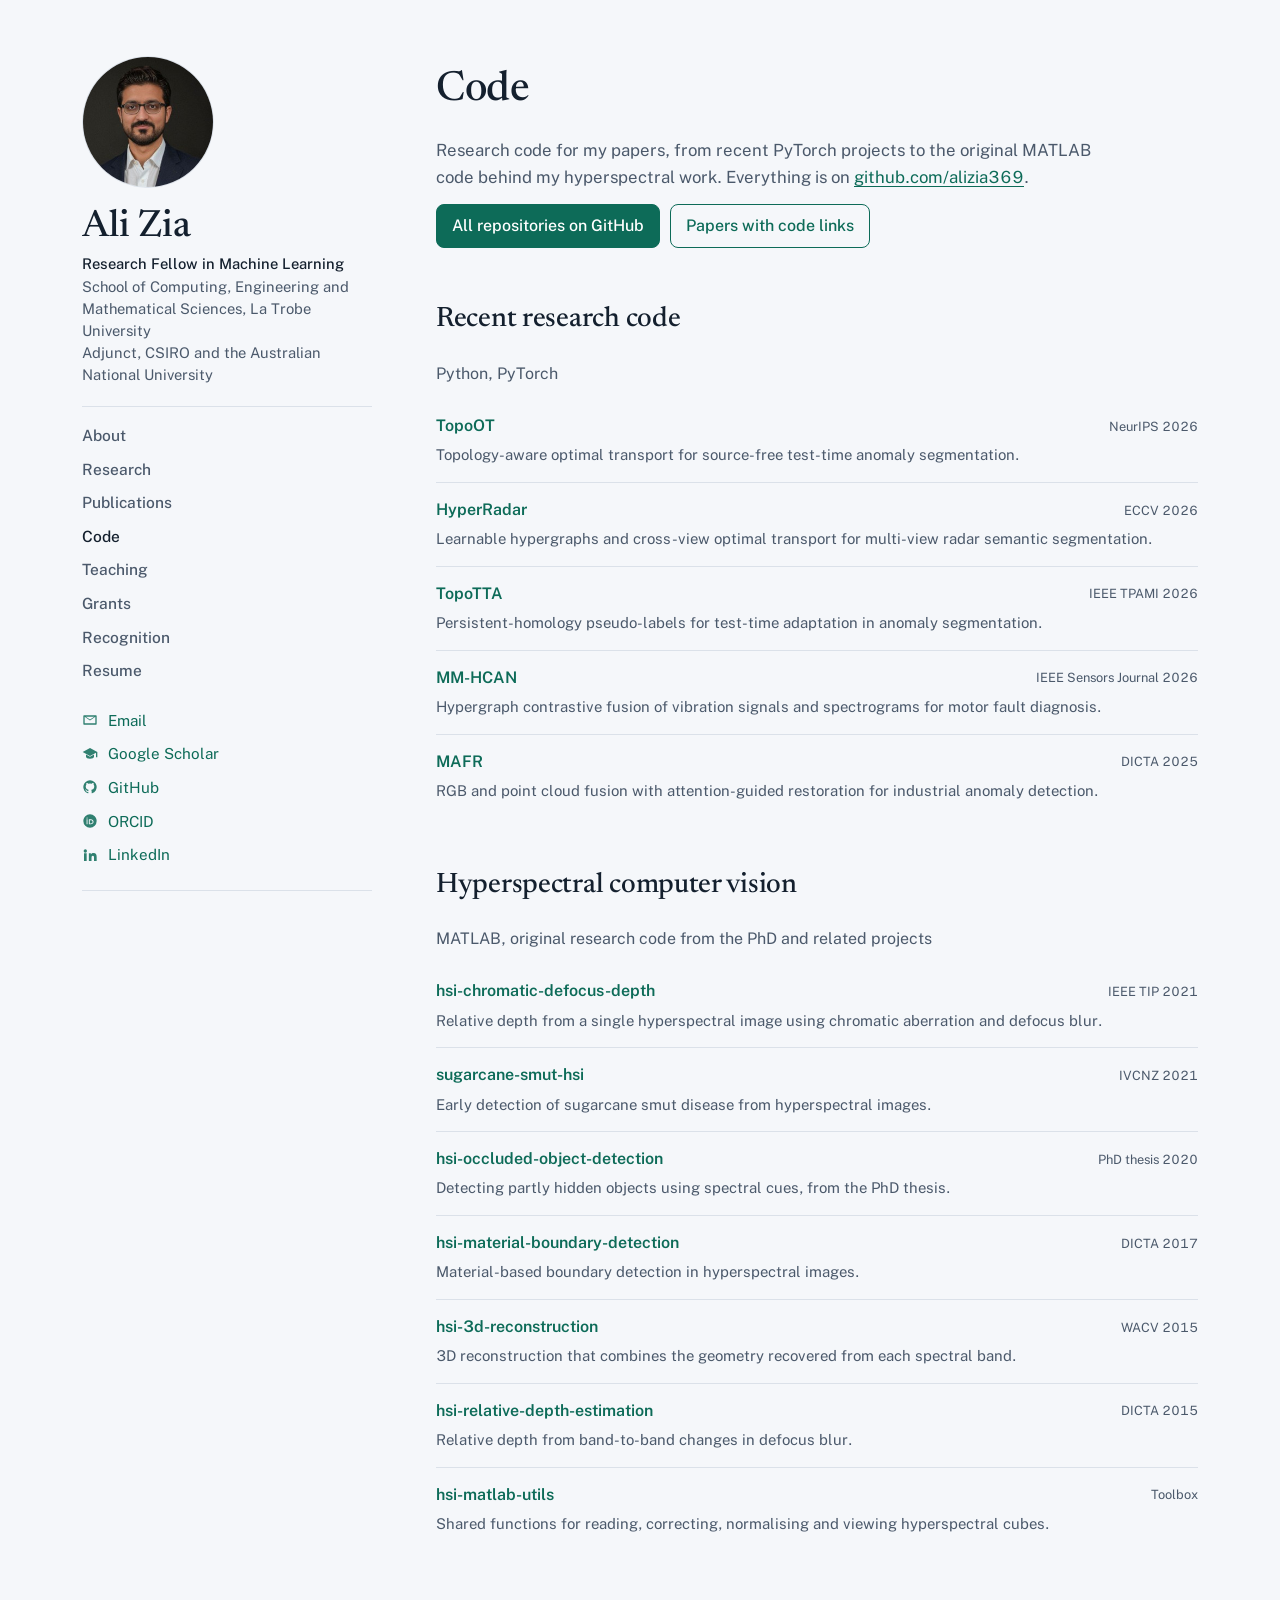
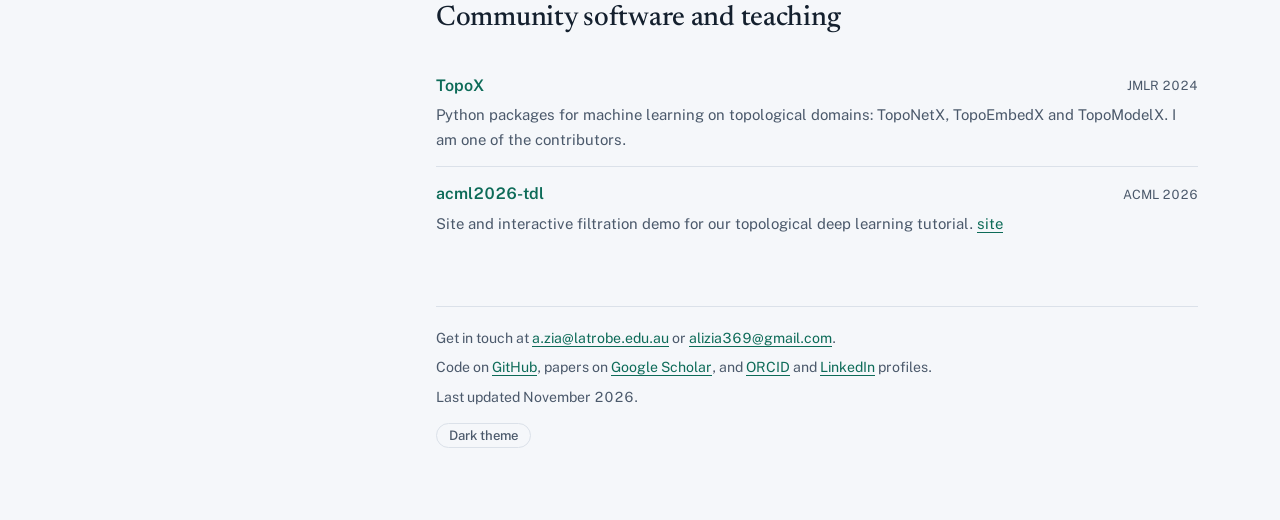
==== commit ab07e95c: "Act on website review: current CV, La Trobe contact, grant roles, convened courses, next directions " ====
--- a/code/index.html
+++ b/code/index.html
@@ -5,11 +5,11 @@
 <meta name="viewport" content="width=device-width, initial-scale=1">
 <title>Code | Ali Zia</title>
 <meta name="description" content="Open-source research code by Ali Zia: 14 repositories covering topological deep learning, anomaly detection and hyperspectral computer vision.">
-<link rel="canonical" href="https://ali-zia.me/code/">
+<link rel="canonical" href="https://alizia369.github.io/code/">
 <meta property="og:title" content="Code | Ali Zia">
 <meta property="og:description" content="Open-source research code by Ali Zia: 14 repositories covering topological deep learning, anomaly detection and hyperspectral computer vision.">
-<meta property="og:image" content="https://ali-zia.me/assets/img/profile.jpg">
-<meta property="og:url" content="https://ali-zia.me/code/">
+<meta property="og:image" content="https://alizia369.github.io/assets/img/profile.jpg">
+<meta property="og:url" content="https://alizia369.github.io/code/">
 <meta name="theme-color" content="#f5f7fa">
 <link rel="icon" href="data:image/svg+xml,%3Csvg xmlns='http://www.w3.org/2000/svg' viewBox='0 0 32 32'%3E%3Crect width='32' height='32' rx='7' fill='%2314202e'/%3E%3Ccircle cx='10' cy='21' r='3' fill='%235daa3a'/%3E%3Ccircle cx='16' cy='10' r='3' fill='%232f6fd0'/%3E%3Ccircle cx='23' cy='20' r='3' fill='%23e2792e'/%3E%3Cpath d='M10 21 16 10 23 20Z' fill='none' stroke='%23cfd8e3' stroke-width='1.5'/%3E%3C/svg%3E">
 <link rel="preconnect" href="https://fonts.googleapis.com">
@@ -29,9 +29,9 @@
       </div>
     </div>
     <nav aria-label="Site"><ul class="menu"><li><a href="/">About</a></li><li><a href="/research/">Research</a></li><li><a href="/publications/">Publications</a></li><li><a href="/code/" aria-current="page">Code</a></li><li><a href="/teaching/">Teaching</a></li><li><a href="/grants/">Grants</a></li><li><a href="/recognition/">Recognition</a></li><li><a href="/resume/">Resume</a></li></ul></nav>
-    <ul class="links"><li><a href="mailto:alizia369@gmail.com"><svg viewBox="0 0 24 24" aria-hidden="true"><path d="M3 5h18a1 1 0 0 1 1 1v12a1 1 0 0 1-1 1H3a1 1 0 0 1-1-1V6a1 1 0 0 1 1-1Zm1 2.3V17h16V7.3l-8 5.4-8-5.4ZM5.6 7 12 11.3 18.4 7H5.6Z"/></svg>Email</a></li><li><a href="https://scholar.google.com/citations?user=BVBJ06QAAAAJ"><svg viewBox="0 0 24 24" aria-hidden="true"><path d="M12 3 1 9l11 6 9-4.9V17h2V9L12 3Zm-6 9.7V16c0 1.7 2.7 3 6 3s6-1.3 6-3v-3.3l-6 3.3-6-3.3Z"/></svg>Google Scholar</a></li><li><a href="https://github.com/alizia369"><svg viewBox="0 0 24 24" aria-hidden="true"><path d="M12 2a10 10 0 0 0-3.2 19.5c.5.1.7-.2.7-.5v-1.7c-2.8.6-3.4-1.3-3.4-1.3-.5-1.2-1.1-1.5-1.1-1.5-.9-.6.1-.6.1-.6 1 .1 1.5 1 1.5 1 .9 1.6 2.4 1.1 3 .9.1-.7.4-1.1.6-1.4-2.2-.3-4.6-1.1-4.6-5a3.9 3.9 0 0 1 1-2.7 3.6 3.6 0 0 1 .1-2.7s.8-.3 2.8 1a9.6 9.6 0 0 1 5 0c1.9-1.3 2.8-1 2.8-1 .5 1.4.2 2.4.1 2.7a3.9 3.9 0 0 1 1 2.7c0 3.9-2.3 4.7-4.6 5 .4.3.7.9.7 1.9V21c0 .3.2.6.7.5A10 10 0 0 0 12 2Z"/></svg>GitHub</a></li><li><a href="https://orcid.org/0000-0003-4819-6666"><svg viewBox="0 0 24 24" aria-hidden="true"><path d="M12 2a10 10 0 1 0 0 20 10 10 0 0 0 0-20ZM8.3 17H6.9V9.4h1.4V17Zm-.7-8.6a.9.9 0 1 1 0-1.8.9.9 0 0 1 0 1.8ZM17.3 13.2c0 2.2-1.6 3.8-4 3.8h-3V9.4h3c2.4 0 4 1.6 4 3.8Zm-1.4 0c0-1.5-1-2.5-2.7-2.5h-1.5v5h1.5c1.7 0 2.7-1 2.7-2.5Z"/></svg>ORCID</a></li><li><a href="https://www.linkedin.com/in/ali-zia-0411b123/"><svg viewBox="0 0 24 24" aria-hidden="true"><path d="M4.98 3.5a2.5 2.5 0 1 1 0 5 2.5 2.5 0 0 1 0-5ZM3 9.5h4V21H3V9.5Zm6.5 0h3.8v1.6h.1c.5-1 1.8-2 3.8-2 4 0 4.8 2.6 4.8 6V21h-4v-5.2c0-1.2 0-2.8-1.7-2.8s-2 1.3-2 2.7V21h-4V9.5Z"/></svg>LinkedIn</a></li></ul>
+    <ul class="links"><li><a href="mailto:a.zia@latrobe.edu.au"><svg viewBox="0 0 24 24" aria-hidden="true"><path d="M3 5h18a1 1 0 0 1 1 1v12a1 1 0 0 1-1 1H3a1 1 0 0 1-1-1V6a1 1 0 0 1 1-1Zm1 2.3V17h16V7.3l-8 5.4-8-5.4ZM5.6 7 12 11.3 18.4 7H5.6Z"/></svg>Email</a></li><li><a href="https://scholar.google.com/citations?user=BVBJ06QAAAAJ"><svg viewBox="0 0 24 24" aria-hidden="true"><path d="M12 3 1 9l11 6 9-4.9V17h2V9L12 3Zm-6 9.7V16c0 1.7 2.7 3 6 3s6-1.3 6-3v-3.3l-6 3.3-6-3.3Z"/></svg>Google Scholar</a></li><li><a href="https://github.com/alizia369"><svg viewBox="0 0 24 24" aria-hidden="true"><path d="M12 2a10 10 0 0 0-3.2 19.5c.5.1.7-.2.7-.5v-1.7c-2.8.6-3.4-1.3-3.4-1.3-.5-1.2-1.1-1.5-1.1-1.5-.9-.6.1-.6.1-.6 1 .1 1.5 1 1.5 1 .9 1.6 2.4 1.1 3 .9.1-.7.4-1.1.6-1.4-2.2-.3-4.6-1.1-4.6-5a3.9 3.9 0 0 1 1-2.7 3.6 3.6 0 0 1 .1-2.7s.8-.3 2.8 1a9.6 9.6 0 0 1 5 0c1.9-1.3 2.8-1 2.8-1 .5 1.4.2 2.4.1 2.7a3.9 3.9 0 0 1 1 2.7c0 3.9-2.3 4.7-4.6 5 .4.3.7.9.7 1.9V21c0 .3.2.6.7.5A10 10 0 0 0 12 2Z"/></svg>GitHub</a></li><li><a href="https://orcid.org/0000-0003-4819-6666"><svg viewBox="0 0 24 24" aria-hidden="true"><path d="M12 2a10 10 0 1 0 0 20 10 10 0 0 0 0-20ZM8.3 17H6.9V9.4h1.4V17Zm-.7-8.6a.9.9 0 1 1 0-1.8.9.9 0 0 1 0 1.8ZM17.3 13.2c0 2.2-1.6 3.8-4 3.8h-3V9.4h3c2.4 0 4 1.6 4 3.8Zm-1.4 0c0-1.5-1-2.5-2.7-2.5h-1.5v5h1.5c1.7 0 2.7-1 2.7-2.5Z"/></svg>ORCID</a></li><li><a href="https://www.linkedin.com/in/ali-zia-0411b123/"><svg viewBox="0 0 24 24" aria-hidden="true"><path d="M4.98 3.5a2.5 2.5 0 1 1 0 5 2.5 2.5 0 0 1 0-5ZM3 9.5h4V21H3V9.5Zm6.5 0h3.8v1.6h.1c.5-1 1.8-2 3.8-2 4 0 4.8 2.6 4.8 6V21h-4v-5.2c0-1.2 0-2.8-1.7-2.8s-2 1.3-2 2.7V21h-4V9.5Z"/></svg>LinkedIn</a></li></ul>
     <div class="metrics">
-      <p><b>942</b> citations, h-index <b>14</b></p>
+      <p><b>982</b> citations, h-index <b>14</b></p>
       <p>Google Scholar, Nov 2026</p>
     </div>
   </aside>
@@ -44,7 +44,7 @@
     </section>
     <section><h2>Recent research code</h2><p class="muted">Python, PyTorch</p><div class="repos"><div class="repo"><a class="name" href="https://github.com/alizia369/TopoOT">TopoOT</a><span class="tag2">NeurIPS 2026</span><p>Topology-aware optimal transport for source-free test-time anomaly segmentation.</p></div><div class="repo"><a class="name" href="https://github.com/alizia369/HyperRadar">HyperRadar</a><span class="tag2">ECCV 2026</span><p>Learnable hypergraphs and cross-view optimal transport for multi-view radar semantic segmentation.</p></div><div class="repo"><a class="name" href="https://github.com/alizia369/TopoTTA">TopoTTA</a><span class="tag2">IEEE TPAMI 2026</span><p>Persistent-homology pseudo-labels for test-time adaptation in anomaly segmentation.</p></div><div class="repo"><a class="name" href="https://github.com/alizia369/MM-HCAN">MM-HCAN</a><span class="tag2">IEEE Sensors Journal 2026</span><p>Hypergraph contrastive fusion of vibration signals and spectrograms for motor fault diagnosis.</p></div><div class="repo"><a class="name" href="https://github.com/alizia369/MAFR">MAFR</a><span class="tag2">DICTA 2025</span><p>RGB and point cloud fusion with attention-guided restoration for industrial anomaly detection.</p></div></div></section><section><h2>Hyperspectral computer vision</h2><p class="muted">MATLAB, original research code from the PhD and related projects</p><div class="repos"><div class="repo"><a class="name" href="https://github.com/alizia369/hsi-chromatic-defocus-depth">hsi-chromatic-defocus-depth</a><span class="tag2">IEEE TIP 2021</span><p>Relative depth from a single hyperspectral image using chromatic aberration and defocus blur.</p></div><div class="repo"><a class="name" href="https://github.com/alizia369/sugarcane-smut-hsi">sugarcane-smut-hsi</a><span class="tag2">IVCNZ 2021</span><p>Early detection of sugarcane smut disease from hyperspectral images.</p></div><div class="repo"><a class="name" href="https://github.com/alizia369/hsi-occluded-object-detection">hsi-occluded-object-detection</a><span class="tag2">PhD thesis 2020</span><p>Detecting partly hidden objects using spectral cues, from the PhD thesis.</p></div><div class="repo"><a class="name" href="https://github.com/alizia369/hsi-material-boundary-detection">hsi-material-boundary-detection</a><span class="tag2">DICTA 2017</span><p>Material-based boundary detection in hyperspectral images.</p></div><div class="repo"><a class="name" href="https://github.com/alizia369/hsi-3d-reconstruction">hsi-3d-reconstruction</a><span class="tag2">WACV 2015</span><p>3D reconstruction that combines the geometry recovered from each spectral band.</p></div><div class="repo"><a class="name" href="https://github.com/alizia369/hsi-relative-depth-estimation">hsi-relative-depth-estimation</a><span class="tag2">DICTA 2015</span><p>Relative depth from band-to-band changes in defocus blur.</p></div><div class="repo"><a class="name" href="https://github.com/alizia369/hsi-matlab-utils">hsi-matlab-utils</a><span class="tag2">Toolbox</span><p>Shared functions for reading, correcting, normalising and viewing hyperspectral cubes.</p></div></div></section><section><h2>Community software and teaching</h2><div class="repos"><div class="repo"><a class="name" href="https://github.com/pyt-team">TopoX</a><span class="tag2">JMLR 2024</span><p>Python packages for machine learning on topological domains: TopoNetX, TopoEmbedX and TopoModelX. I am one of the contributors.</p></div><div class="repo"><a class="name" href="https://github.com/alizia369/acml2026-tdl">acml2026-tdl</a><span class="tag2">ACML 2026</span><p>Site and interactive filtration demo for our topological deep learning tutorial. <a href="https://alizia369.github.io/acml2026-tdl/">site</a></p></div></div></section>
     <footer>
-      <p>Get in touch at <a href="mailto:alizia369@gmail.com">alizia369@gmail.com</a> or <a href="mailto:ali.zia@anu.edu.au">ali.zia@anu.edu.au</a>.</p>
+      <p>Get in touch at <a href="mailto:a.zia@latrobe.edu.au">a.zia@latrobe.edu.au</a> or <a href="mailto:alizia369@gmail.com">alizia369@gmail.com</a>.</p>
       <p>Code on <a href="https://github.com/alizia369">GitHub</a>, papers on <a href="https://scholar.google.com/citations?user=BVBJ06QAAAAJ">Google Scholar</a>, and <a href="https://orcid.org/0000-0003-4819-6666">ORCID</a> and <a href="https://www.linkedin.com/in/ali-zia-0411b123/">LinkedIn</a> profiles.</p>
       <p>Last updated November 2026.</p>
       <button class="theme-switch" type="button" id="theme-switch">Dark theme</button>
--- a/assets/css/site.css
+++ b/assets/css/site.css
@@ -126,12 +126,26 @@
 .pd-key i { display: inline-block; width: 9px; height: 9px; margin-right: 6px; }
 
 /* ---------- featured work ---------- */
-.feat { display: grid; gap: 22px; padding: 26px 0; border-top: 1px solid var(--line); }
-.feat:first-of-type { border-top: 0; padding-top: 4px; }
-@media (min-width: 760px) { .feat { grid-template-columns: 300px minmax(0, 1fr); gap: 28px; } }
-.feat-fig { background: #fff; border: 1px solid var(--line); border-radius: 8px; padding: 8px; align-self: start; }
-.feat-fig.drawn { background: var(--surface); padding: 14px; }
-.feat-fig img { border-radius: 3px; }
+.feat-group { margin-top: 26px; }
+.feat-group:first-of-type { margin-top: 6px; }
+.feat-theme { font-size: .8rem; font-weight: 600; letter-spacing: .08em; text-transform: uppercase; color: var(--ink-2); margin: 0 0 12px; }
+.feat-grid { display: grid; gap: 18px; }
+@media (min-width: 760px) { .feat-grid { grid-template-columns: repeat(2, minmax(0, 1fr)); } .feat-grid > .feat:last-child:nth-child(odd) { grid-column: 1 / -1; } }
+.feat { display: flex; flex-direction: column; gap: 14px; border: 1px solid var(--line); border-radius: 10px; padding: 16px; background: var(--surface); }
+.feat.nofig { border-style: dashed; }
+.feat-fig { background: #fff; border: 1px solid var(--line); border-radius: 8px; padding: 8px; height: 200px; display: flex; align-items: center; justify-content: center; overflow: hidden; }
+.feat-fig img { width: 100%; height: 100%; object-fit: contain; border-radius: 3px; }
+.feat-fig.drawn { background: var(--paper); padding: 12px; }
+.feat-fig.drawn svg { width: 100%; height: 100%; }
+.feat-body { display: flex; flex-direction: column; flex: 1; }
+.feat-body .actions { margin-top: auto; }
+.feat-tags { display: flex; flex-wrap: wrap; align-items: center; gap: 6px; margin-bottom: 8px; }
+.feat-tags .venue { margin-bottom: 0; }
+.upcoming { margin: 28px 0 8px; padding: 18px 20px; border: 1px solid var(--leaf); border-left-width: 5px; border-radius: 10px; background: var(--leaf-soft); }
+.up-label { display: block; font-size: .8rem; font-weight: 600; letter-spacing: .06em; text-transform: uppercase; color: var(--leaf); margin-bottom: 6px; }
+.up-title { font-family: var(--serif, Georgia, serif); font-size: 1.2rem; line-height: 1.35; margin: 0 0 6px; }
+.up-title a { color: var(--ink); text-decoration-color: var(--leaf); text-underline-offset: 3px; }
+.up-text { margin: 0 0 12px; color: var(--ink-2); }
 .venue { display: inline-block; font-size: .8rem; font-weight: 600; color: var(--leaf); background: var(--leaf-soft); padding: 2px 9px; border-radius: 999px; margin-bottom: 8px; }
 .feat h3 { font-size: 1.28rem; line-height: 1.3; margin-bottom: 6px; }
 .authors { margin: 0 0 8px; color: var(--ink-2); font-size: .92rem; }
@@ -411,3 +425,45 @@
 
 /* caption under a theme's main figure */
 .theme-cap { margin: 8px 2px 0; font-size: .84rem; line-height: 1.5; color: var(--ink-2); }
+
+/* ---------- citations per year (home, At a glance) ---------- */
+.cites { margin: 26px 0 10px; }
+.cites-h { font-size: .88rem; color: var(--ink-2); margin: 0 0 6px; }
+.cbars { list-style: none; margin: 0; padding: 22px 8px 0; height: 190px; display: grid; grid-template-columns: repeat(var(--n), minmax(0, 1fr)); gap: 2px; align-items: end; border-bottom: 1px solid var(--line); }
+.cbars li { position: relative; height: 100%; display: flex; align-items: flex-end; }
+.cbars .bar { position: relative; display: block; width: 100%; max-width: 30px; margin: 0 auto; height: max(var(--h), 2px); background: var(--leaf); border-radius: 4px 4px 0 0; transition: opacity .12s; }
+.cbars:hover li:not(:hover) .bar { opacity: .5; }
+.cbars .v { position: absolute; bottom: 100%; left: 50%; transform: translateX(-50%); margin-bottom: 3px; font-size: .75rem; line-height: 1.2; color: var(--ink); white-space: nowrap; opacity: 0; pointer-events: none; transition: opacity .12s; }
+.cbars li.on .v, .cbars li:hover .v, .cbars .bar:focus-visible .v { opacity: 1; }
+.cbars .yr { position: absolute; top: 100%; left: -6px; right: -6px; margin-top: 6px; text-align: center; font-size: .7rem; color: var(--ink-2); }
+@media (max-width: 640px) { .cbars li:nth-last-child(even) .yr { visibility: hidden; } }
+.cites figcaption { margin-top: 34px; font-size: .8rem; line-height: 1.45; color: var(--ink-2); }
+@media (prefers-reduced-motion: reduce) { .cbars .bar, .cbars .v { transition: none; } }
+
+/* ---------- methods by applications grid (research page) ---------- */
+.mg-wrap { overflow-x: auto; margin: 18px 0 10px; }
+.mgrid { width: 100%; table-layout: fixed; border-collapse: separate; border-spacing: 2px; font-size: .88rem; }
+.mgrid thead th { padding: 6px 6px 8px; font-weight: 500; font-size: .82rem; line-height: 1.3; color: var(--ink-2); text-align: center; vertical-align: bottom; }
+.mgrid thead td { width: 28%; background: none; }
+.mgrid tbody th { padding: 8px 12px 8px 0; font-weight: 500; line-height: 1.3; color: var(--ink); text-align: left; }
+.mgrid td { height: 54px; padding: 0; text-align: center; border-radius: 4px; background: var(--surface); background: color-mix(in srgb, var(--leaf) calc(8% + var(--k, 0) * 34%), var(--surface)); }
+.mgrid td.z { background: transparent; box-shadow: inset 0 0 0 1px var(--line); color: var(--ink-2); }
+.mgrid .cell { display: flex; align-items: center; justify-content: center; width: 100%; height: 100%; min-height: 54px; border-radius: 4px; font: 500 1.35rem/1 var(--serif); color: var(--ink); text-decoration: none; }
+.mgrid .cell:hover, .mgrid .cell.cur { box-shadow: inset 0 0 0 2px var(--ink); }
+.mg-list { display: none; margin: 8px 0 0; padding: 14px 18px; background: var(--surface); border: 1px solid var(--line); border-radius: 6px; }
+.mg-list:target { display: block; }
+.mg-lists.js .mg-list { display: none; }
+.mg-lists.js .mg-list.open { display: block; }
+.mg-list:focus { outline: none; }
+.mg-list-h { margin: 0 0 6px; font-weight: 500; }
+.mg-list ul { margin: 0; padding-left: 18px; }
+.mg-list li { margin: 5px 0; font-size: .92rem; line-height: 1.5; }
+@media (max-width: 640px) {
+  .mgrid { font-size: .8rem; }
+  .mgrid thead td { width: 30%; }
+  .mgrid thead th { padding: 4px 2px 6px; font-size: .72rem; }
+  .mgrid tbody th { padding-right: 6px; }
+  .mgrid td, .mgrid .cell { height: 46px; min-height: 46px; }
+  .mgrid .cell { font-size: 1.1rem; }
+  .mg-list { padding: 12px 14px; }
+}
